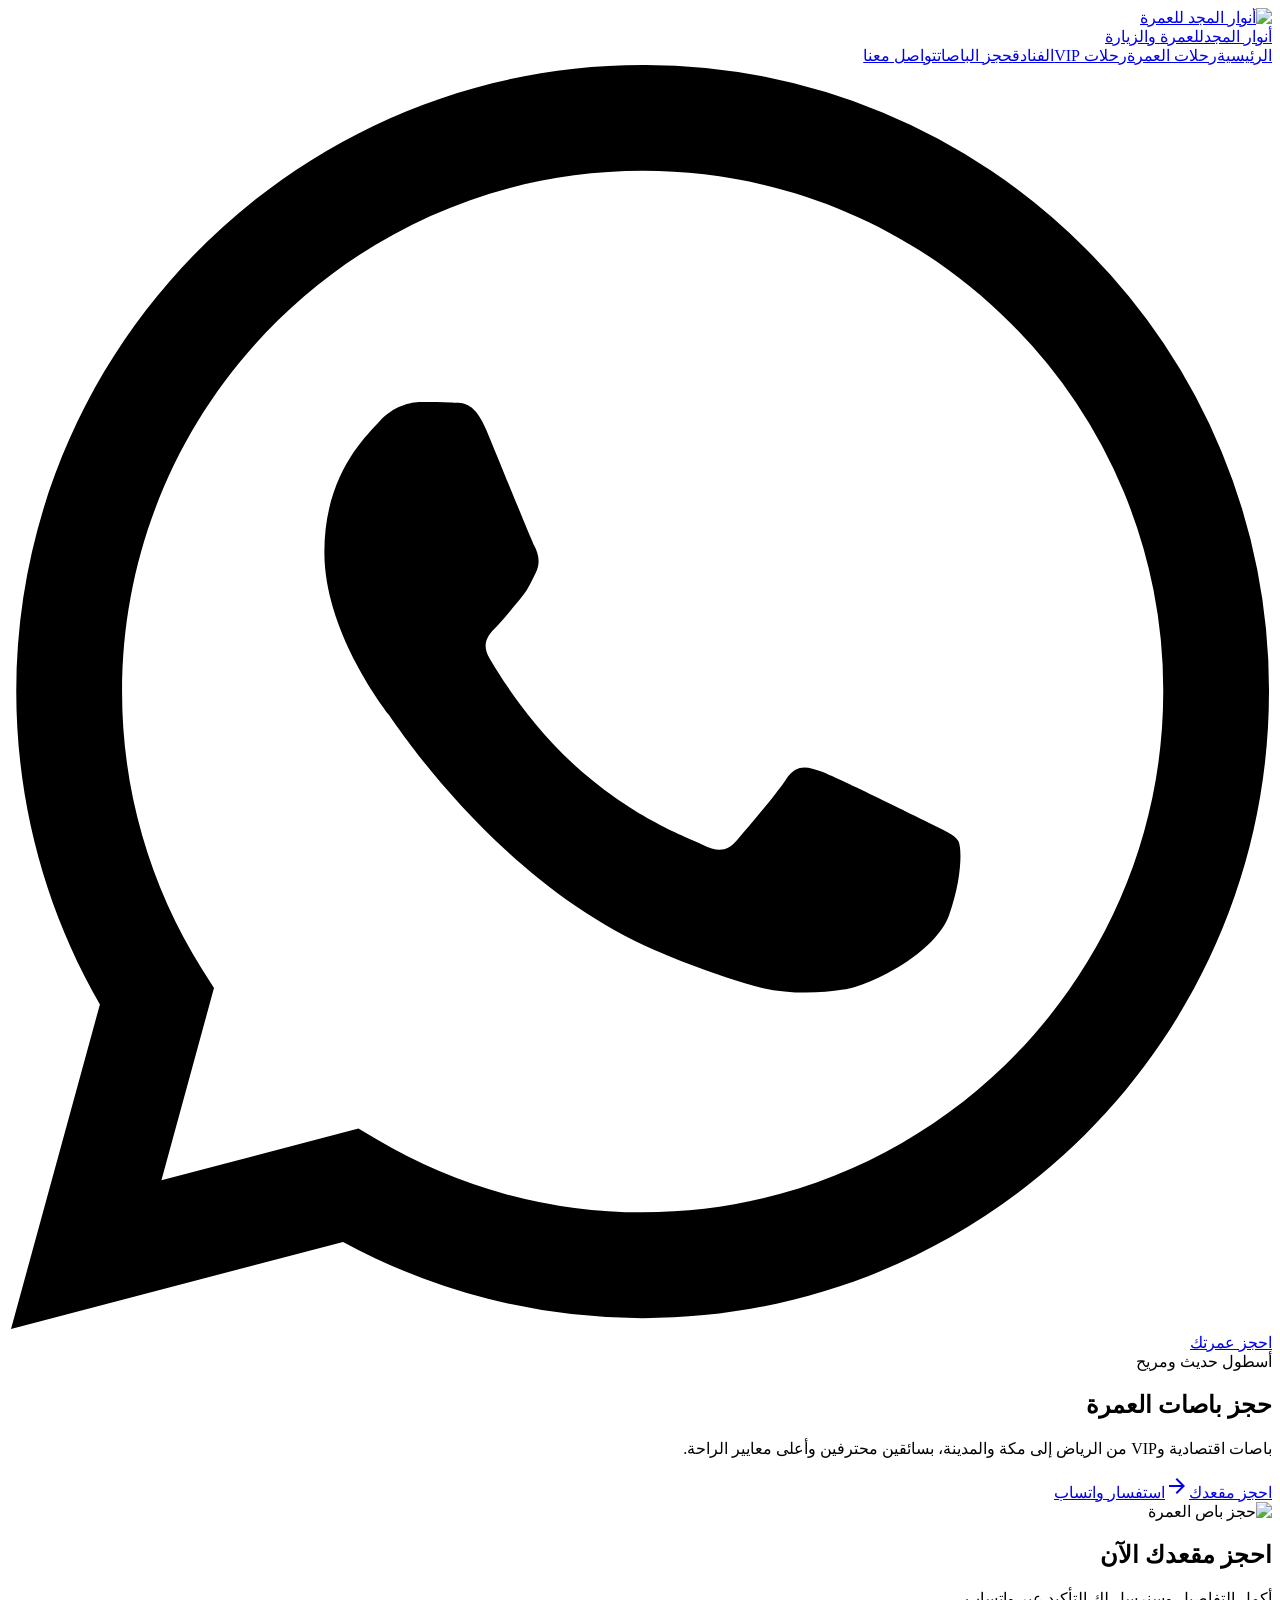
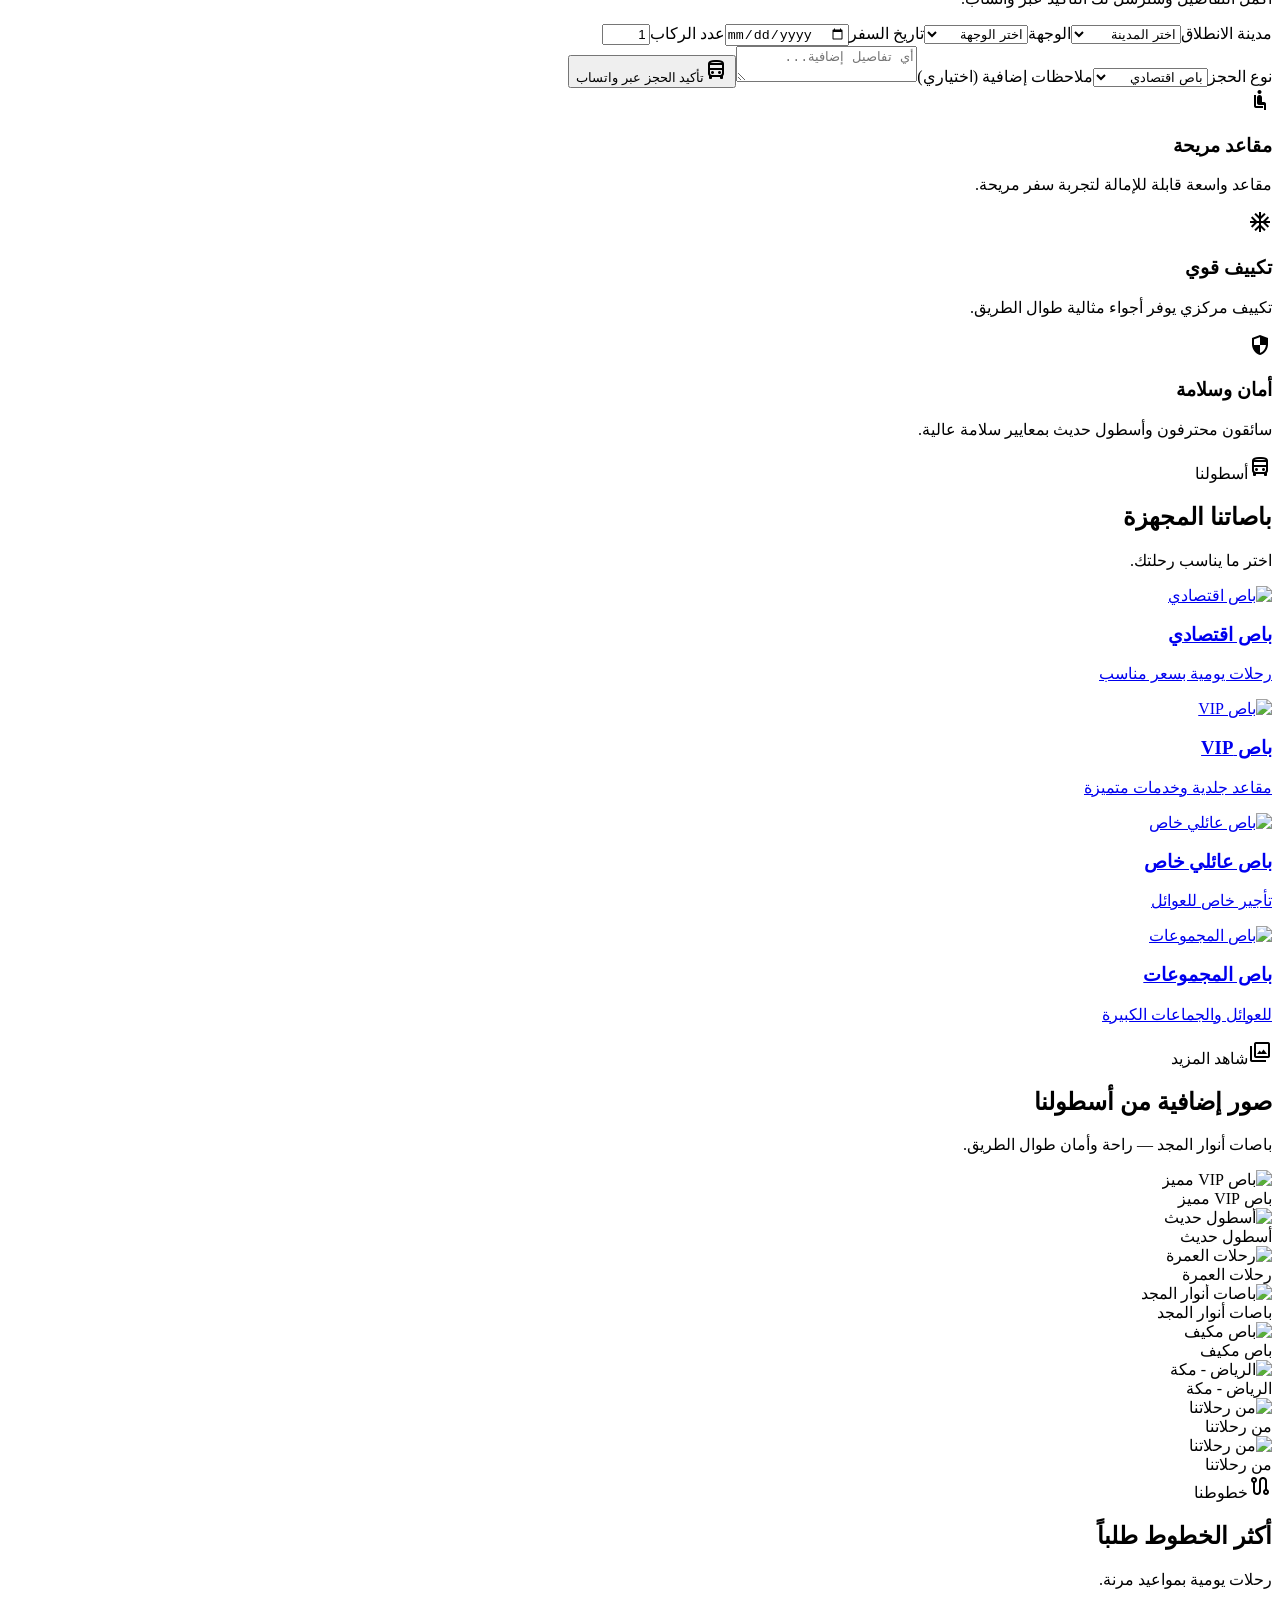
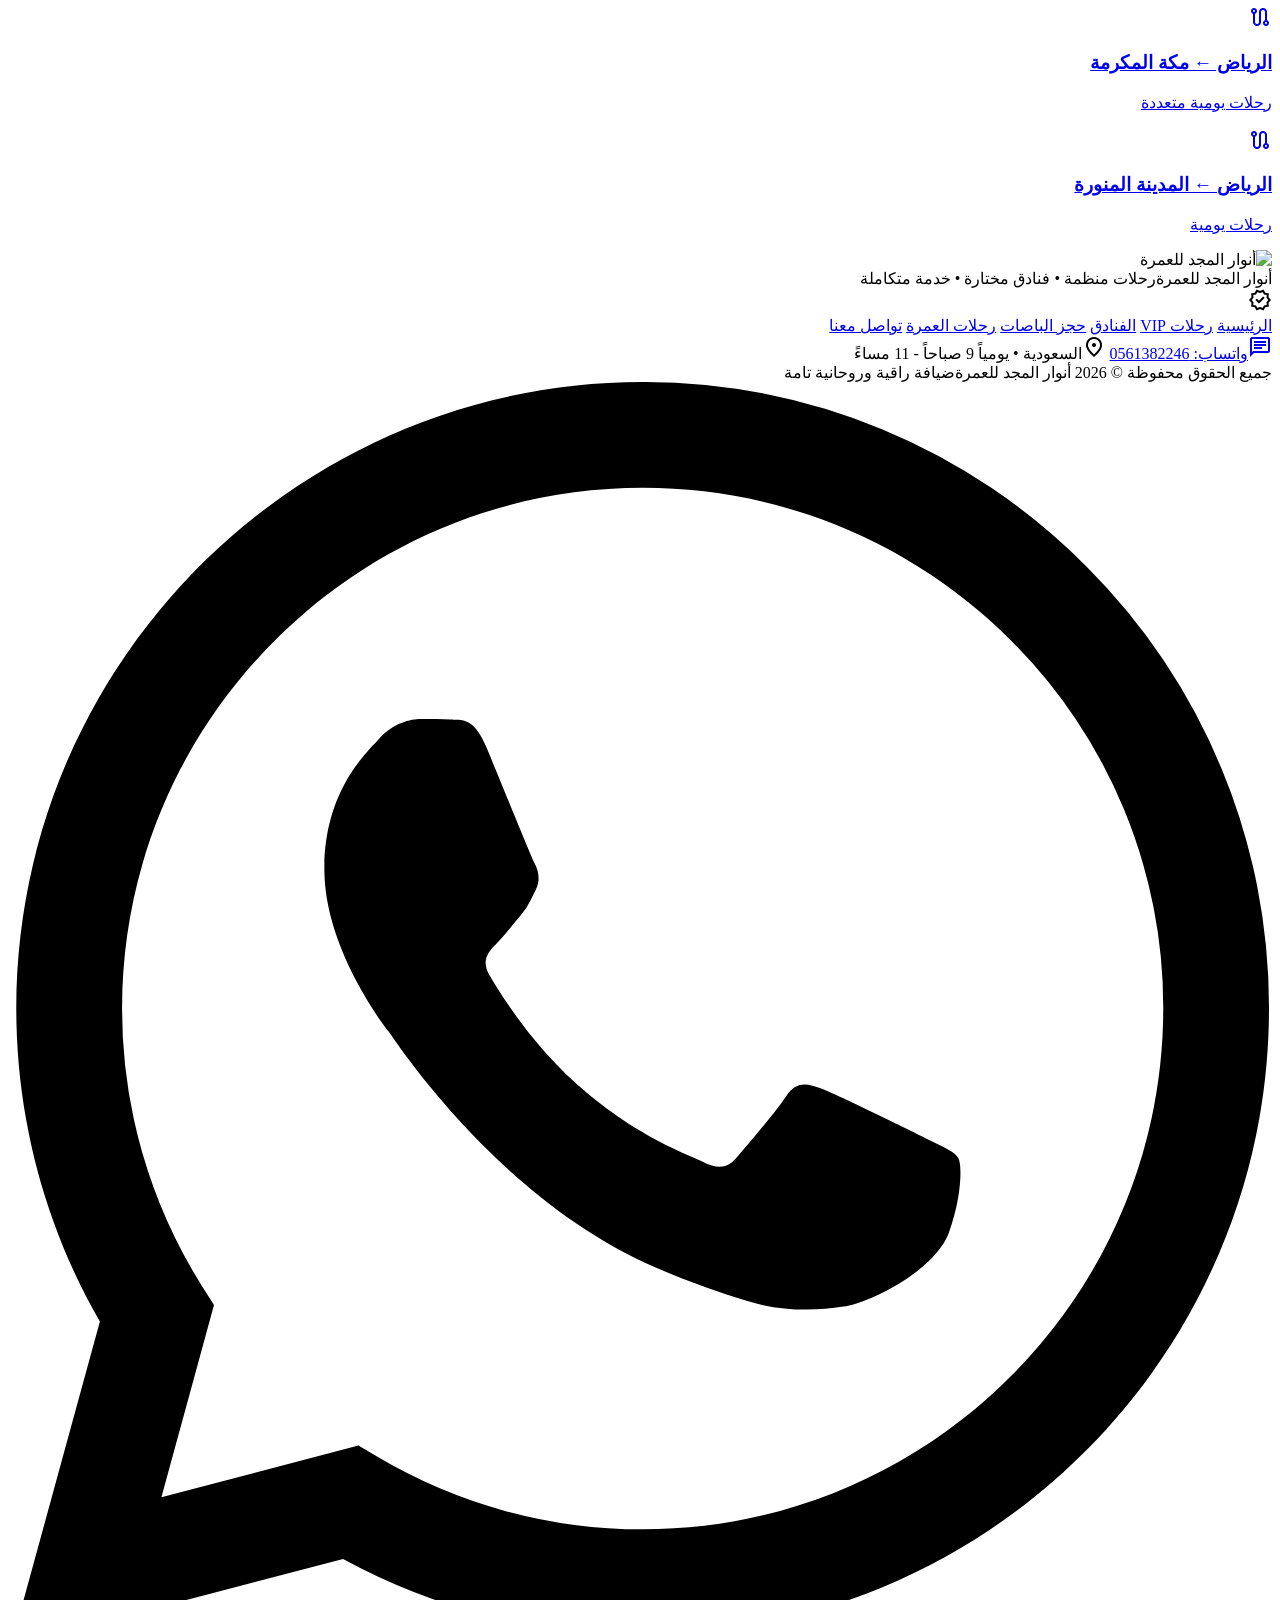
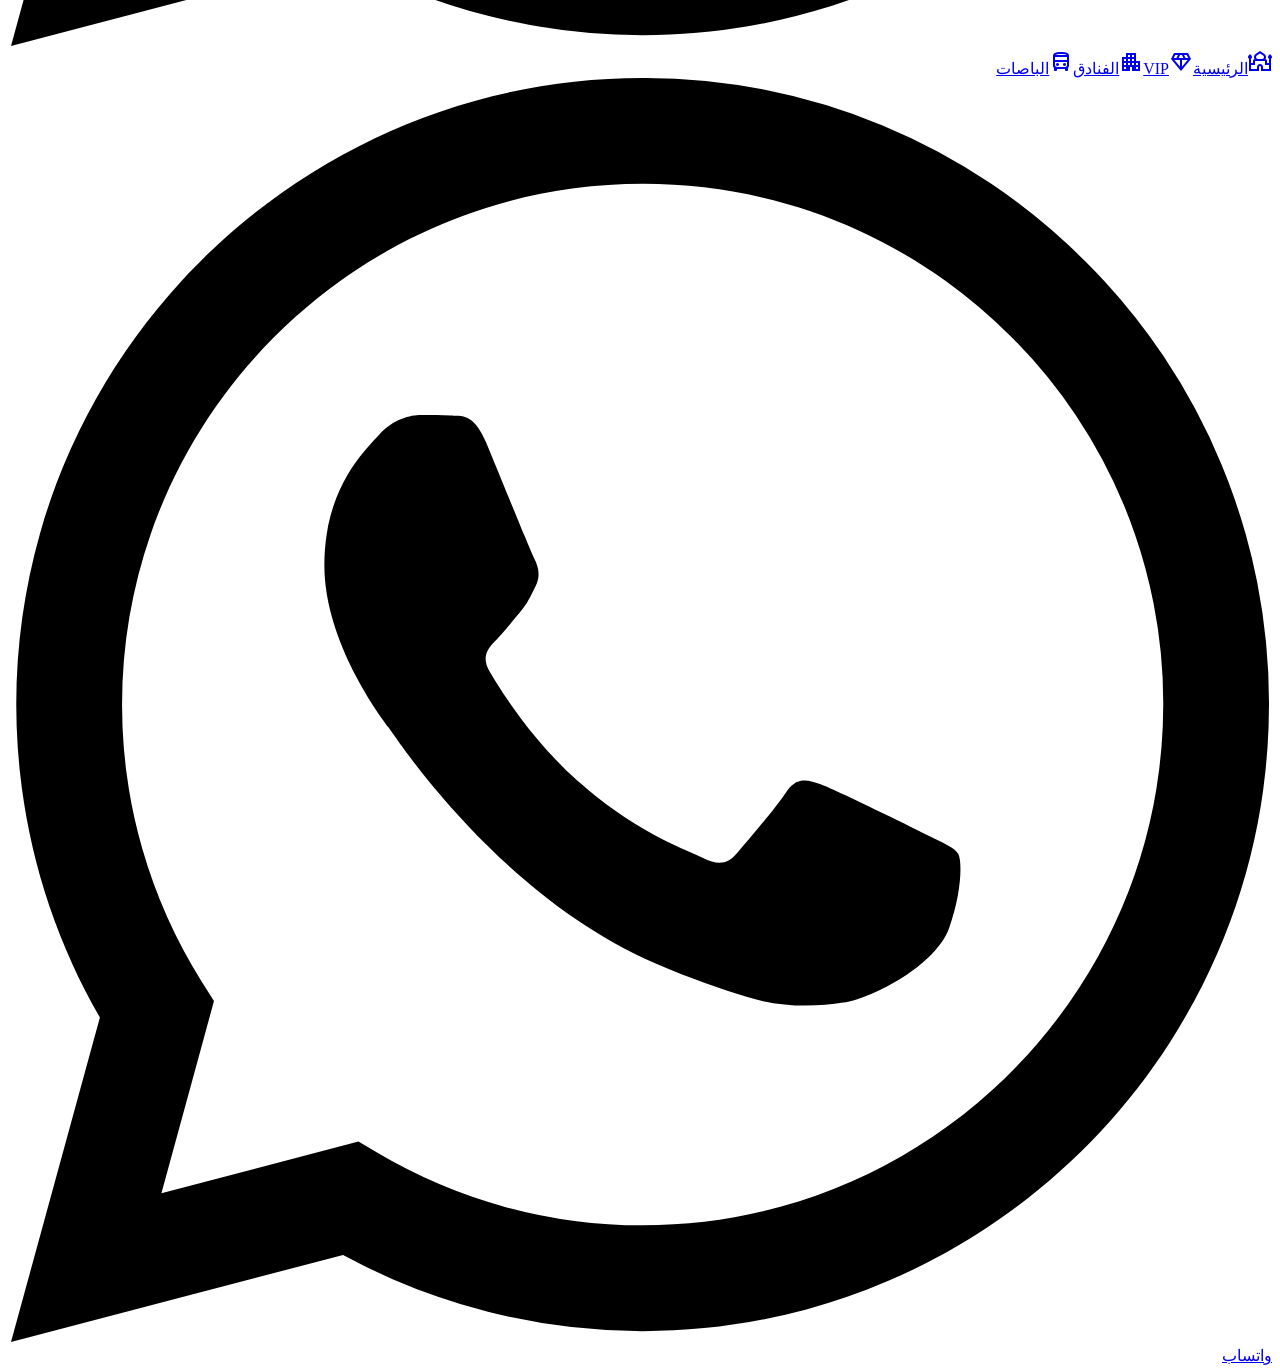
==== buses/index.html @ 4539d24a "Add files via upload" ====
<!DOCTYPE html>
<html dir="rtl" lang="ar"><head><meta charset="utf-8"/>
<meta content="width=device-width, initial-scale=1.0, maximum-scale=1.0, viewport-fit=cover" name="viewport"/>
<!-- Google tag (gtag.js) -->
<script async src="https://www.googletagmanager.com/gtag/js?id=AW-18530403928"></script>
<script>
window.dataLayer=window.dataLayer||[];function gtag(){dataLayer.push(arguments);}
gtag('js',new Date());gtag('config','AW-18530403928');
// Conversion: حجز موعد — fired on every WhatsApp click / WhatsApp booking-form submit
function gtag_report_conversion(url){var callback=function(){if(typeof(url)!='undefined'){window.location=url;}};gtag('event','conversion',{'send_to':'AW-18530403928/zUcyCNqp0KkdENiM_oNF','value':1.0,'currency':'SAR','event_callback':callback});return false;}
function trackWA(){try{gtag_report_conversion();}catch(e){}}
document.addEventListener('click',function(e){var a=e.target.closest&&e.target.closest('a[href*="wa.me/"]');if(a)trackWA();},true);
window.addEventListener('load',function(){document.querySelectorAll('[data-bg]').forEach(function(el){el.style.backgroundImage="url('"+el.getAttribute('data-bg')+"')";});});
</script>
<title>حجز باصات العمرة | أنوار المجد للعمرة</title>
<link href="../img/favicon.png" rel="icon" type="image/png"/><link href="../img/apple-touch-icon.png" rel="apple-touch-icon"/>
<meta content="احجز باص مريح لرحلات العمرة من الرياض إلى مكة والمدينة. باصات اقتصادية وVIP." name="description"/>
<meta content="حجز باصات العمرة | أنوار المجد للعمرة" property="og:title"/>
<meta content="احجز باص مريح لرحلات العمرة من الرياض إلى مكة والمدينة. باصات اقتصادية وVIP." property="og:description"/>
<meta content="https://anwaralmajd.online/img/bus/busvip1.webp" property="og:image"/>
<link href="https://fonts.googleapis.com" rel="preconnect"/><link crossorigin="" href="https://fonts.gstatic.com" rel="preconnect"/>
<link href="https://fonts.googleapis.com/css2?family=El+Messiri:wght@600;700&family=IBM+Plex+Sans+Arabic:wght@400;500;600;700&display=swap" rel="stylesheet" media="print" onload="this.media='all'"/>
<link href="https://fonts.googleapis.com/css2?family=Material+Symbols+Outlined:opsz,wght,FILL,GRAD@24,400,0,0&icon_names=ac_unit,airline_seat_recline_normal,apartment,arrow_back,arrow_forward,calendar_month,chat,check_box,check_circle,dashboard_customize,diamond,directions_bus,event_available,expand_more,groups,headset_mic,help,home,location_on,map,mosque,north_west,photo_library,pin_drop,route,schedule,security,send,shield,stars,support_agent,touch_app,travel_explore,verified,verified_user,workspace_premium&display=block" rel="stylesheet" media="print" onload="this.media='all'"/>
<noscript><link href="https://fonts.googleapis.com/css2?family=El+Messiri:wght@600;700&family=IBM+Plex+Sans+Arabic:wght@400;500;600;700&display=swap" rel="stylesheet"/><link href="https://fonts.googleapis.com/css2?family=Material+Symbols+Outlined:opsz,wght,FILL,GRAD@24,400,0,0&icon_names=ac_unit,airline_seat_recline_normal,apartment,arrow_back,arrow_forward,calendar_month,chat,check_box,check_circle,dashboard_customize,diamond,directions_bus,event_available,expand_more,groups,headset_mic,help,home,location_on,map,mosque,north_west,photo_library,pin_drop,route,schedule,security,send,shield,stars,support_agent,touch_app,travel_explore,verified,verified_user,workspace_premium&display=block" rel="stylesheet"/></noscript>
<link rel="preload" as="image" href="../img/bus/busvip1.webp" fetchpriority="high"/>
<link href="../css/site.css?v=2" rel="stylesheet"/>
</head><body class="bg-surface text-on-surface flex flex-col min-h-screen relative selection:bg-secondary-container">
<header class="fixed top-0 w-full z-50 bg-surface-container-lowest/90 backdrop-blur-xl shadow-[0_1px_8px_rgba(0,0,0,0.04)] pt-safe">
<div class="max-w-7xl mx-auto h-16 px-gutter-mobile flex items-center justify-between">
<a href="../" class="flex items-center gap-space-xs">
<img alt="أنوار المجد للعمرة" class="h-10 w-10 rounded-full object-cover border-2 border-secondary-fixed shadow-sm bg-white" width="60" height="40" decoding="async" src="../img/logo.webp"/>
<div class="flex flex-col pr-1"><span class="font-headline-sm text-primary tracking-tight leading-none">أنوار المجد</span><span class="font-label-sm text-secondary leading-none mt-0.5">للعمرة والزيارة</span></div></a>
<nav class="hidden lg:flex gap-7 items-center">
<a class="text-on-surface-variant hover:text-primary font-medium transition-colors" href="../">الرئيسية</a><a class="text-on-surface-variant hover:text-primary font-medium transition-colors" href="../#packages">رحلات العمرة</a><a class="text-on-surface-variant hover:text-primary font-medium transition-colors" href="../vip">رحلات VIP</a><a class="text-on-surface-variant hover:text-primary font-medium transition-colors" href="../hotels">الفنادق</a><a class="text-primary font-bold border-b-2 border-secondary pb-1" href="./">حجز الباصات</a><a class="text-on-surface-variant hover:text-primary font-medium transition-colors" href="../#contact">تواصل معنا</a>
</nav>
<div class="flex items-center gap-2">
<a href="https://wa.me/966561382246?text=%D8%A7%D9%84%D8%B3%D9%84%D8%A7%D9%85%20%D8%B9%D9%84%D9%8A%D9%83%D9%85%D8%8C%20%D8%A3%D8%B1%D8%BA%D8%A8%20%D8%A8%D8%A7%D9%84%D8%A7%D8%B3%D8%AA%D9%81%D8%B3%D8%A7%D8%B1%20%D8%B9%D9%86%20%D8%B1%D8%AD%D9%84%D8%A7%D8%AA%20%D8%A7%D9%84%D8%B9%D9%85%D8%B1%D8%A9" target="_blank" rel="noopener" aria-label="واتساب" class="sm:hidden w-10 h-10 rounded-full bg-[#25D366] text-white flex items-center justify-center"><svg class="wa-icon text-[22px]" viewBox="0 0 24 24" aria-hidden="true"><path d="M17.472 14.382c-.297-.149-1.758-.867-2.03-.967-.273-.099-.471-.148-.67.15-.197.297-.767.966-.94 1.164-.173.199-.347.223-.644.075-.297-.15-1.255-.463-2.39-1.475-.883-.788-1.48-1.761-1.653-2.059-.173-.297-.018-.458.13-.606.134-.133.298-.347.446-.52.149-.174.198-.298.298-.497.099-.198.05-.371-.025-.52-.075-.149-.669-1.612-.916-2.207-.242-.579-.487-.5-.669-.51-.173-.008-.371-.01-.57-.01-.198 0-.52.074-.792.372-.272.297-1.04 1.016-1.04 2.479 0 1.462 1.065 2.875 1.213 3.074.149.198 2.096 3.2 5.077 4.487.709.306 1.262.489 1.694.625.712.227 1.36.195 1.871.118.571-.085 1.758-.719 2.006-1.413.248-.694.248-1.289.173-1.413-.074-.124-.272-.198-.57-.347m-5.421 7.403h-.004a9.87 9.87 0 01-5.031-1.378l-.361-.214-3.741.982.998-3.648-.235-.374a9.86 9.86 0 01-1.51-5.26c.001-5.45 4.436-9.884 9.888-9.884 2.64 0 5.122 1.03 6.988 2.898a9.825 9.825 0 012.893 6.994c-.003 5.45-4.437 9.884-9.885 9.884m8.413-18.297A11.815 11.815 0 0012.05 0C5.495 0 .16 5.335.157 11.892c0 2.096.547 4.142 1.588 5.945L.057 24l6.305-1.654a11.882 11.882 0 005.683 1.448h.005c6.554 0 11.89-5.335 11.893-11.893a11.821 11.821 0 00-3.48-8.413z"/></svg></a>
<a class="hidden sm:flex min-h-[44px] px-5 rounded-full bg-primary text-on-primary items-center justify-center font-label-md transition-transform active:scale-95" href="https://wa.me/966561382246?text=%D8%A7%D9%84%D8%B3%D9%84%D8%A7%D9%85%20%D8%B9%D9%84%D9%8A%D9%83%D9%85%D8%8C%20%D8%A3%D8%B1%D8%BA%D8%A8%20%D9%81%D9%8A%20%D8%AD%D8%AC%D8%B2%20%D8%B1%D8%AD%D9%84%D8%A9%20%D8%B9%D9%85%D8%B1%D8%A9" target="_blank" rel="noopener">احجز عمرتك</a>
</div></div></header><main class="flex-1 w-full bg-surface pt-16 pb-28"><div class="flex flex-col w-full"><section class="relative w-full overflow-hidden bg-primary text-on-primary rounded-b-[2rem] shadow-xl"><div class="absolute inset-0 bg-cover bg-center opacity-40" style="background-image:url(../img/bus/busvip1.webp)"></div><div class="absolute inset-0 bg-gradient-to-b from-primary/85 via-primary/80 to-primary"></div><div class="relative z-10 max-w-7xl mx-auto px-gutter-mobile py-space-xl flex flex-col items-center text-center"><div class="inline-flex items-center gap-1.5 px-space-sm py-1 rounded-full bg-secondary-container/20 text-secondary-fixed backdrop-blur-md mb-space-sm"><span class="font-label-md font-bold">أسطول حديث ومريح</span></div><h1 class="font-headline-xl-mobile text-on-primary font-bold leading-tight">حجز باصات العمرة</h1><p class="font-body-md text-primary-fixed-dim max-w-xl mt-space-xs leading-relaxed">باصات اقتصادية وVIP من الرياض إلى مكة والمدينة، بسائقين محترفين وأعلى معايير الراحة.</p><div class="flex flex-col sm:flex-row gap-space-xs mt-space-md"><a class="sm:px-8 py-3 px-space-md rounded-full bg-secondary-fixed text-on-secondary-fixed font-label-lg font-bold flex items-center justify-center gap-2 shadow-lg active:scale-95 transition-transform" href="#busForm"><span>احجز مقعدك</span><span class="material-symbols-outlined text-[20px]">arrow_forward</span></a><a class="sm:px-8 py-3 px-space-md rounded-full bg-surface-container-highest/20 text-on-primary backdrop-blur-md font-label-lg flex items-center justify-center gap-2" href="https://wa.me/966561382246?text=%D8%A7%D9%84%D8%B3%D9%84%D8%A7%D9%85%20%D8%B9%D9%84%D9%8A%D9%83%D9%85%D8%8C%20%D8%A3%D8%B1%D8%BA%D8%A8%20%D8%A8%D8%AD%D8%AC%D8%B2%20%D8%A8%D8%A7%D8%B5" target="_blank" rel="noopener"><span>استفسار واتساب</span></a></div></div></section><div id="busForm"></div><section class="w-full px-gutter-mobile py-space-lg"><div class="max-w-7xl mx-auto bg-surface-container-lowest rounded-3xl shadow-xl overflow-hidden grid grid-cols-1 lg:grid-cols-2"><img decoding="async" src="../img/bus/riyadh-makkah.webp" alt="حجز باص العمرة" loading="lazy" class="h-72 lg:h-full w-full object-cover"/><form id="busForm" class="p-space-md md:p-space-lg flex flex-col gap-3"><div><h2 class="font-headline-sm text-primary font-bold">احجز مقعدك الآن</h2><p class="font-body-sm text-on-surface-variant mt-1">أكمل التفاصيل وسنرسل لك التأكيد عبر واتساب.</p></div><div class="grid grid-cols-1 sm:grid-cols-2 gap-3"><label class="flex flex-col gap-1 font-label-md text-on-surface">مدينة الانطلاق<select id="fromCity" required class="border border-outline-variant rounded-xl p-3 bg-surface"><option value="">اختر المدينة</option><option>الرياض</option><option>الدمام والشرقية</option><option>القصيم</option></select></label><label class="flex flex-col gap-1 font-label-md text-on-surface">الوجهة<select id="toCity" required class="border border-outline-variant rounded-xl p-3 bg-surface"><option value="">اختر الوجهة</option><option>مكة المكرمة</option><option>المدينة المنورة</option></select></label><label class="flex flex-col gap-1 font-label-md text-on-surface">تاريخ السفر<input id="tripDate" type="date" required class="border border-outline-variant rounded-xl p-3 bg-surface"/></label><label class="flex flex-col gap-1 font-label-md text-on-surface">عدد الركاب<input id="passengers" type="number" min="1" max="50" value="1" required class="border border-outline-variant rounded-xl p-3 bg-surface"/></label></div><label class="flex flex-col gap-1 font-label-md text-on-surface">نوع الحجز<select id="busClass" class="border border-outline-variant rounded-xl p-3 bg-surface"><option>باص اقتصادي</option><option>باص VIP فاخر</option><option>باص خاص للعائلة</option></select></label><label class="flex flex-col gap-1 font-label-md text-on-surface">ملاحظات إضافية (اختياري)<textarea id="notes" rows="2" class="border border-outline-variant rounded-xl p-3 bg-surface" placeholder="أي تفاصيل إضافية..."></textarea></label><button type="submit" class="bg-secondary-fixed text-on-secondary-fixed font-label-lg font-bold py-4 rounded-xl shadow-lg flex items-center justify-center gap-2"><span class="material-symbols-outlined">directions_bus</span>تأكيد الحجز عبر واتساب</button></form></div></section><section class="w-full px-gutter-mobile pb-space-lg"><div class="max-w-7xl mx-auto grid grid-cols-1 sm:grid-cols-3 gap-space-sm"><div class="bg-surface-container-lowest p-space-md rounded-2xl shadow-sm flex items-start gap-space-sm text-right">
<div class="w-12 h-12 rounded-xl bg-secondary-fixed/20 flex items-center justify-center shrink-0 text-secondary"><span class="material-symbols-outlined text-[28px]">airline_seat_recline_normal</span></div>
<div class="flex flex-col"><h3 class="font-headline-sm text-primary font-semibold">مقاعد مريحة</h3><p class="font-body-sm text-on-surface-variant mt-1">مقاعد واسعة قابلة للإمالة لتجربة سفر مريحة.</p></div></div><div class="bg-surface-container-lowest p-space-md rounded-2xl shadow-sm flex items-start gap-space-sm text-right">
<div class="w-12 h-12 rounded-xl bg-secondary-fixed/20 flex items-center justify-center shrink-0 text-secondary"><span class="material-symbols-outlined text-[28px]">ac_unit</span></div>
<div class="flex flex-col"><h3 class="font-headline-sm text-primary font-semibold">تكييف قوي</h3><p class="font-body-sm text-on-surface-variant mt-1">تكييف مركزي يوفر أجواء مثالية طوال الطريق.</p></div></div><div class="bg-surface-container-lowest p-space-md rounded-2xl shadow-sm flex items-start gap-space-sm text-right">
<div class="w-12 h-12 rounded-xl bg-secondary-fixed/20 flex items-center justify-center shrink-0 text-secondary"><span class="material-symbols-outlined text-[28px]">security</span></div>
<div class="flex flex-col"><h3 class="font-headline-sm text-primary font-semibold">أمان وسلامة</h3><p class="font-body-sm text-on-surface-variant mt-1">سائقون محترفون وأسطول حديث بمعايير سلامة عالية.</p></div></div></div></div></section><section class="w-full px-gutter-mobile pb-space-lg"><div class="max-w-7xl mx-auto"><div class="flex flex-col text-right mb-space-sm"><div class="flex items-center gap-1.5 text-secondary mb-1"><span class="material-symbols-outlined text-[20px]">directions_bus</span><span class="font-label-sm font-semibold uppercase tracking-wider">أسطولنا</span></div><h2 class="font-headline-lg text-primary font-bold">باصاتنا المجهزة</h2><p class="font-body-md text-on-surface-variant mt-1">اختر ما يناسب رحلتك.</p></div><div class="grid grid-cols-1 sm:grid-cols-2 lg:grid-cols-4 gap-space-md"><a href="../hotels" class="group bg-surface-container-lowest rounded-2xl border border-surface-container shadow-sm overflow-hidden">
<img decoding="async" src="../img/bus/bus1.webp" alt="باص اقتصادي" loading="lazy" class="h-36 w-full object-cover group-hover:scale-105 transition-transform duration-500"/>
<div class="p-4"><h3 class="font-headline-sm text-primary font-bold">باص اقتصادي</h3><p class="font-body-sm text-on-surface-variant mt-1">رحلات يومية بسعر مناسب</p></div></a><a href="../hotels" class="group bg-surface-container-lowest rounded-2xl border border-surface-container shadow-sm overflow-hidden">
<img decoding="async" src="../img/bus/busvip.webp" alt="باص VIP" loading="lazy" class="h-36 w-full object-cover group-hover:scale-105 transition-transform duration-500"/>
<div class="p-4"><h3 class="font-headline-sm text-primary font-bold">باص VIP</h3><p class="font-body-sm text-on-surface-variant mt-1">مقاعد جلدية وخدمات متميزة</p></div></a><a href="../hotels" class="group bg-surface-container-lowest rounded-2xl border border-surface-container shadow-sm overflow-hidden">
<img decoding="async" src="../img/bus/bus2.webp" alt="باص عائلي خاص" loading="lazy" class="h-36 w-full object-cover group-hover:scale-105 transition-transform duration-500"/>
<div class="p-4"><h3 class="font-headline-sm text-primary font-bold">باص عائلي خاص</h3><p class="font-body-sm text-on-surface-variant mt-1">تأجير خاص للعوائل</p></div></a><a href="../hotels" class="group bg-surface-container-lowest rounded-2xl border border-surface-container shadow-sm overflow-hidden">
<img decoding="async" src="../img/bus/bus7.webp" alt="باص المجموعات" loading="lazy" class="h-36 w-full object-cover group-hover:scale-105 transition-transform duration-500"/>
<div class="p-4"><h3 class="font-headline-sm text-primary font-bold">باص المجموعات</h3><p class="font-body-sm text-on-surface-variant mt-1">للعوائل والجماعات الكبيرة</p></div></a></div></div></section><section class="w-full px-gutter-mobile pb-space-lg"><div class="max-w-7xl mx-auto"><div class="flex flex-col text-right mb-space-sm"><div class="flex items-center gap-1.5 text-secondary mb-1"><span class="material-symbols-outlined text-[20px]">photo_library</span><span class="font-label-sm font-semibold uppercase tracking-wider">شاهد المزيد</span></div><h2 class="font-headline-lg text-primary font-bold">صور إضافية من أسطولنا</h2><p class="font-body-md text-on-surface-variant mt-1">باصات أنوار المجد — راحة وأمان طوال الطريق.</p></div><div class="grid grid-cols-2 lg:grid-cols-4 gap-space-xs"><div class="relative rounded-xl overflow-hidden h-40 col-span-2 shadow-sm group">
<img decoding="async" src="../img/bus/bus-vip2.min.webp" alt="باص VIP مميز" loading="lazy" class="w-full h-full object-cover group-hover:scale-105 transition-transform duration-500"/>
<div class="absolute inset-0 bg-gradient-to-t from-black/60 to-transparent"></div>
<span class="absolute bottom-2 right-2 text-white font-label-sm">باص VIP مميز</span></div><div class="relative rounded-xl overflow-hidden h-36 shadow-sm group">
<img decoding="async" src="../img/bus/bus_vip.webp" alt="أسطول حديث" loading="lazy" class="w-full h-full object-cover group-hover:scale-105 transition-transform duration-500"/>
<div class="absolute inset-0 bg-gradient-to-t from-black/60 to-transparent"></div>
<span class="absolute bottom-2 right-2 text-white font-label-sm">أسطول حديث</span></div><div class="relative rounded-xl overflow-hidden h-36 shadow-sm group">
<img decoding="async" src="../img/bus/bus.min.webp" alt="رحلات العمرة" loading="lazy" class="w-full h-full object-cover group-hover:scale-105 transition-transform duration-500"/>
<div class="absolute inset-0 bg-gradient-to-t from-black/60 to-transparent"></div>
<span class="absolute bottom-2 right-2 text-white font-label-sm">رحلات العمرة</span></div><div class="relative rounded-xl overflow-hidden h-36 shadow-sm group">
<img decoding="async" src="../img/bus/buss11.min.webp" alt="باصات أنوار المجد" loading="lazy" class="w-full h-full object-cover group-hover:scale-105 transition-transform duration-500"/>
<div class="absolute inset-0 bg-gradient-to-t from-black/60 to-transparent"></div>
<span class="absolute bottom-2 right-2 text-white font-label-sm">باصات أنوار المجد</span></div><div class="relative rounded-xl overflow-hidden h-36 shadow-sm group">
<img decoding="async" src="../img/bus/bus.webp" alt="باص مكيف" loading="lazy" class="w-full h-full object-cover group-hover:scale-105 transition-transform duration-500"/>
<div class="absolute inset-0 bg-gradient-to-t from-black/60 to-transparent"></div>
<span class="absolute bottom-2 right-2 text-white font-label-sm">باص مكيف</span></div><div class="relative rounded-xl overflow-hidden h-36 shadow-sm group">
<img decoding="async" src="../img/bus/bus1.min.webp" alt="الرياض - مكة" loading="lazy" class="w-full h-full object-cover group-hover:scale-105 transition-transform duration-500"/>
<div class="absolute inset-0 bg-gradient-to-t from-black/60 to-transparent"></div>
<span class="absolute bottom-2 right-2 text-white font-label-sm">الرياض - مكة</span></div><div class="relative rounded-xl overflow-hidden h-36 shadow-sm group">
<img decoding="async" src="../img/new/trip5.min.webp" alt="من رحلاتنا" loading="lazy" class="w-full h-full object-cover group-hover:scale-105 transition-transform duration-500"/>
<div class="absolute inset-0 bg-gradient-to-t from-black/60 to-transparent"></div>
<span class="absolute bottom-2 right-2 text-white font-label-sm">من رحلاتنا</span></div><div class="relative rounded-xl overflow-hidden h-36 shadow-sm group">
<img decoding="async" src="../img/new/trip6.min.webp" alt="من رحلاتنا" loading="lazy" class="w-full h-full object-cover group-hover:scale-105 transition-transform duration-500"/>
<div class="absolute inset-0 bg-gradient-to-t from-black/60 to-transparent"></div>
<span class="absolute bottom-2 right-2 text-white font-label-sm">من رحلاتنا</span></div></div></div></section><section class="w-full px-gutter-mobile pb-space-lg"><div class="max-w-3xl mx-auto"><div class="flex flex-col text-right mb-space-sm"><div class="flex items-center gap-1.5 text-secondary mb-1"><span class="material-symbols-outlined text-[20px]">route</span><span class="font-label-sm font-semibold uppercase tracking-wider">خطوطنا</span></div><h2 class="font-headline-lg text-primary font-bold">أكثر الخطوط طلباً</h2><p class="font-body-md text-on-surface-variant mt-1">رحلات يومية بمواعيد مرنة.</p></div><div class="grid grid-cols-1 sm:grid-cols-2 gap-space-sm"><a href="#busForm" class="bg-surface-container-lowest rounded-2xl shadow-sm p-5 flex items-center gap-4"><span class="w-12 h-12 rounded-full bg-secondary-fixed/20 text-secondary flex items-center justify-center shrink-0"><span class="material-symbols-outlined">route</span></span><div><h3 class="font-headline-sm text-primary font-bold">الرياض ← مكة المكرمة</h3><p class="font-body-sm text-on-surface-variant">رحلات يومية متعددة</p></div></a><a href="#busForm" class="bg-surface-container-lowest rounded-2xl shadow-sm p-5 flex items-center gap-4"><span class="w-12 h-12 rounded-full bg-secondary-fixed/20 text-secondary flex items-center justify-center shrink-0"><span class="material-symbols-outlined">route</span></span><div><h3 class="font-headline-sm text-primary font-bold">الرياض ← المدينة المنورة</h3><p class="font-body-sm text-on-surface-variant">رحلات يومية</p></div></a></div></div></section></div><script>
function toggleFaq(btn){var c=btn.nextElementSibling;var ic=btn.querySelector('.material-symbols-outlined');var h=c.classList.contains('hidden');document.querySelectorAll('#faq-accordion > div > div').forEach(function(el){el.classList.add('hidden');});document.querySelectorAll('#faq-accordion button span.material-symbols-outlined').forEach(function(i){i.style.transform='rotate(0deg)';});if(h){c.classList.remove('hidden');if(ic)ic.style.transform='rotate(180deg)';}}
document.addEventListener('DOMContentLoaded',function(){
var tabs=document.querySelectorAll('#package-tabs button');tabs.forEach(function(tab){tab.addEventListener('click',function(){tabs.forEach(function(x){x.className='shrink-0 px-4 py-2 rounded-full bg-surface-container text-on-surface font-label-md';});tab.className='shrink-0 px-4 py-2 rounded-full bg-primary text-on-primary font-label-md shadow-sm';var f=tab.dataset.filter;document.querySelectorAll('[data-cat]').forEach(function(card){card.style.display=(f==='all'||card.dataset.cat===f)?'':'none';});});});
var hb=document.querySelectorAll('.filter-btn');hb.forEach(function(b){b.addEventListener('click',function(){hb.forEach(function(x){x.classList.remove('active');});b.classList.add('active');var f=b.dataset.filter;document.querySelectorAll('.hotel-card').forEach(function(card){card.style.display=(f==='all'||card.dataset.city===f)?'':'none';});});});
var slides=document.querySelectorAll('.hero-slide');if(slides.length>1){var i=0;setInterval(function(){slides[i].classList.add('opacity-0');i=(i+1)%slides.length;slides[i].classList.remove('opacity-0');},4500);}
});
</script><script>
document.addEventListener('DOMContentLoaded',function(){
var f=document.getElementById('bookingForm');if(f){f.addEventListener('submit',function(e){e.preventDefault();var req=['bFrom','bPeople','bDate','bType','bDays'];var ok=true;req.forEach(function(id){var el=document.getElementById(id);var v=(el.value||'').trim();var valid=v!==''&&((el.type!=='number')||(+v>=1));el.classList.toggle('border-red-400',!valid);if(!valid)ok=false;});var err=document.getElementById('formError');if(!ok){err.textContent='يرجى تعبئة جميع الحقول المطلوبة.';err.classList.remove('hidden');return;}err.classList.add('hidden');var msg='*طلب حجز رحلة عمرة - أنوار المجد*%0A';msg+='مدينة الانطلاق: '+document.getElementById('bFrom').value+'%0A';msg+='عدد الأفراد: '+document.getElementById('bPeople').value+'%0A';msg+='التاريخ: '+document.getElementById('bDate').value+'%0A';msg+='النوع: '+document.getElementById('bType').value+'%0A';msg+='الأيام: '+document.getElementById('bDays').value;trackWA(),window.open('https://wa.me/966561382246?text='+encodeURIComponent(document.getElementById('bFrom').value+' | '+document.getElementById('bPeople').value+' أفراد | '+document.getElementById('bDate').value+' | '+document.getElementById('bType').value+' | '+document.getElementById('bDays').value+' أيام - طلب حجز عمرة أنوار المجد'),'_blank');});}
var bf=document.getElementById('busForm');if(bf){bf.addEventListener('submit',function(e){e.preventDefault();var from=document.getElementById('fromCity').value;var to=document.getElementById('toCity').value;var d=document.getElementById('tripDate').value;if(!from||!to||!d){alert('يرجى تعبئة جميع الحقول المطلوبة');return;}var p=document.getElementById('passengers').value;var c=document.getElementById('busClass').value;var n=document.getElementById('notes').value;var msg='حجز باص - أنوار المجد%0Aمن: '+from+'%0Aإلى: '+to+'%0Aالتاريخ: '+d+'%0Aالركاب: '+p+'%0Aالنوع: '+c+(n?'%0Aملاحظات: '+n:'');trackWA(),window.open('https://wa.me/966561382246?text='+encodeURIComponent(msg),'_blank');});}
});
</script><footer class="w-full bg-primary text-on-primary mt-space-lg px-gutter-mobile py-space-lg"><div class="max-w-7xl mx-auto flex flex-col gap-space-md">
<div class="flex items-center justify-between"><div class="flex items-center gap-3">
<img alt="أنوار المجد للعمرة" class="h-12 w-12 rounded-full object-cover border-2 border-secondary-fixed bg-white" width="60" height="40" decoding="async" src="../img/logo.webp"/>
<div class="flex flex-col"><span class="font-headline-sm text-secondary-fixed">أنوار المجد للعمرة</span><span class="font-body-sm text-primary-fixed-dim mt-0.5">رحلات منظمة • فنادق مختارة • خدمة متكاملة</span></div></div>
<span class="material-symbols-outlined text-secondary-fixed text-[32px]">verified</span></div>
<div class="grid grid-cols-2 md:grid-cols-4 gap-space-sm font-label-md">
<a class="py-1 hover:text-white transition-colors" href="../">الرئيسية</a>
<a class="py-1 hover:text-white transition-colors" href="../vip">رحلات VIP</a>
<a class="py-1 hover:text-white transition-colors" href="../hotels">الفنادق</a>
<a class="py-1 hover:text-white transition-colors" href="./">حجز الباصات</a>
<a class="py-1 hover:text-white transition-colors" href="../#packages">رحلات العمرة</a>
<a class="py-1 hover:text-white transition-colors" href="../#contact">تواصل معنا</a></div>
<div class="flex flex-col sm:flex-row gap-2 sm:items-center font-body-sm text-primary-fixed-dim">
<a class="flex items-center gap-2" href="https://wa.me/966561382246?text=%D8%A7%D9%84%D8%B3%D9%84%D8%A7%D9%85%20%D8%B9%D9%84%D9%8A%D9%83%D9%85%D8%8C%20%D8%A3%D8%B1%D8%BA%D8%A8%20%D8%A8%D8%A7%D9%84%D8%A7%D8%B3%D8%AA%D9%81%D8%B3%D8%A7%D8%B1%20%D8%B9%D9%86%20%D8%B1%D8%AD%D9%84%D8%A7%D8%AA%20%D8%A7%D9%84%D8%B9%D9%85%D8%B1%D8%A9" target="_blank" rel="noopener"><span class="material-symbols-outlined text-[18px] text-secondary-fixed">chat</span><span>واتساب: <span dir="ltr">0561382246</span></span></a>
<span class="flex items-center gap-2"><span class="material-symbols-outlined text-[18px] text-secondary-fixed">location_on</span>السعودية • يومياً 9 صباحاً - 11 مساءً</span></div>
<div class="pt-space-sm border-t border-primary-container flex items-center justify-between font-body-sm text-primary-fixed-dim"><span>جميع الحقوق محفوظة © 2026 أنوار المجد للعمرة</span><span class="font-label-sm text-secondary-fixed">ضيافة راقية وروحانية تامة</span></div>
</div></footer></main><a class="fixed bottom-24 lg:bottom-8 left-4 z-40 w-14 h-14 rounded-full bg-[#25D366] text-white shadow-[0_8px_20px_rgba(37,211,102,0.35)] flex items-center justify-center min-h-[56px] min-w-[56px] transition-transform active:scale-95" href="https://wa.me/966561382246?text=%D8%A7%D9%84%D8%B3%D9%84%D8%A7%D9%85%20%D8%B9%D9%84%D9%8A%D9%83%D9%85%D8%8C%20%D8%A3%D8%B1%D8%BA%D8%A8%20%D8%A8%D8%A7%D9%84%D8%A7%D8%B3%D8%AA%D9%81%D8%B3%D8%A7%D8%B1%20%D8%B9%D9%86%20%D8%B1%D8%AD%D9%84%D8%A7%D8%AA%20%D8%A7%D9%84%D8%B9%D9%85%D8%B1%D8%A9" rel="noopener" target="_blank" aria-label="واتساب"><svg class="wa-icon text-[30px]" viewBox="0 0 24 24" aria-hidden="true"><path d="M17.472 14.382c-.297-.149-1.758-.867-2.03-.967-.273-.099-.471-.148-.67.15-.197.297-.767.966-.94 1.164-.173.199-.347.223-.644.075-.297-.15-1.255-.463-2.39-1.475-.883-.788-1.48-1.761-1.653-2.059-.173-.297-.018-.458.13-.606.134-.133.298-.347.446-.52.149-.174.198-.298.298-.497.099-.198.05-.371-.025-.52-.075-.149-.669-1.612-.916-2.207-.242-.579-.487-.5-.669-.51-.173-.008-.371-.01-.57-.01-.198 0-.52.074-.792.372-.272.297-1.04 1.016-1.04 2.479 0 1.462 1.065 2.875 1.213 3.074.149.198 2.096 3.2 5.077 4.487.709.306 1.262.489 1.694.625.712.227 1.36.195 1.871.118.571-.085 1.758-.719 2.006-1.413.248-.694.248-1.289.173-1.413-.074-.124-.272-.198-.57-.347m-5.421 7.403h-.004a9.87 9.87 0 01-5.031-1.378l-.361-.214-3.741.982.998-3.648-.235-.374a9.86 9.86 0 01-1.51-5.26c.001-5.45 4.436-9.884 9.888-9.884 2.64 0 5.122 1.03 6.988 2.898a9.825 9.825 0 012.893 6.994c-.003 5.45-4.437 9.884-9.885 9.884m8.413-18.297A11.815 11.815 0 0012.05 0C5.495 0 .16 5.335.157 11.892c0 2.096.547 4.142 1.588 5.945L.057 24l6.305-1.654a11.882 11.882 0 005.683 1.448h.005c6.554 0 11.89-5.335 11.893-11.893a11.821 11.821 0 00-3.48-8.413z"/></svg></a>
<nav class="fixed bottom-0 w-full z-50 pb-safe bg-surface-container-lowest/90 backdrop-blur-xl shadow-[0_-4px_20px_rgba(13,31,60,0.06)] lg:hidden">
<div class="flex justify-around items-center h-16 px-space-xs">
<a class="flex flex-col items-center justify-center min-w-[44px] min-h-[44px] transition-colors text-on-surface-variant" href="../"><span class="material-symbols-outlined text-[22px]">mosque</span><span class="font-label-sm mt-0.5">الرئيسية</span></a><a class="flex flex-col items-center justify-center min-w-[44px] min-h-[44px] transition-colors text-on-surface-variant" href="../vip"><span class="material-symbols-outlined text-[22px]">diamond</span><span class="font-label-sm mt-0.5">VIP</span></a><a class="flex flex-col items-center justify-center min-w-[44px] min-h-[44px] transition-colors text-on-surface-variant" href="../hotels"><span class="material-symbols-outlined text-[22px]">apartment</span><span class="font-label-sm mt-0.5">الفنادق</span></a><a aria-current="page" class="flex flex-col items-center justify-center min-w-[44px] min-h-[44px] transition-colors text-secondary font-semibold" href="./"><span class="material-symbols-outlined text-[22px]">directions_bus</span><span class="font-label-sm mt-0.5">الباصات</span></a><a class="flex flex-col items-center justify-center min-w-[44px] min-h-[44px] text-on-surface-variant transition-colors" href="https://wa.me/966561382246?text=%D8%A7%D9%84%D8%B3%D9%84%D8%A7%D9%85%20%D8%B9%D9%84%D9%8A%D9%83%D9%85%D8%8C%20%D8%A3%D8%B1%D8%BA%D8%A8%20%D8%A8%D8%A7%D9%84%D8%A7%D8%B3%D8%AA%D9%81%D8%B3%D8%A7%D8%B1%20%D8%B9%D9%86%20%D8%B1%D8%AD%D9%84%D8%A7%D8%AA%20%D8%A7%D9%84%D8%B9%D9%85%D8%B1%D8%A9" target="_blank" rel="noopener"><svg class="wa-icon text-[22px] text-[#25D366]" viewBox="0 0 24 24" aria-hidden="true"><path d="M17.472 14.382c-.297-.149-1.758-.867-2.03-.967-.273-.099-.471-.148-.67.15-.197.297-.767.966-.94 1.164-.173.199-.347.223-.644.075-.297-.15-1.255-.463-2.39-1.475-.883-.788-1.48-1.761-1.653-2.059-.173-.297-.018-.458.13-.606.134-.133.298-.347.446-.52.149-.174.198-.298.298-.497.099-.198.05-.371-.025-.52-.075-.149-.669-1.612-.916-2.207-.242-.579-.487-.5-.669-.51-.173-.008-.371-.01-.57-.01-.198 0-.52.074-.792.372-.272.297-1.04 1.016-1.04 2.479 0 1.462 1.065 2.875 1.213 3.074.149.198 2.096 3.2 5.077 4.487.709.306 1.262.489 1.694.625.712.227 1.36.195 1.871.118.571-.085 1.758-.719 2.006-1.413.248-.694.248-1.289.173-1.413-.074-.124-.272-.198-.57-.347m-5.421 7.403h-.004a9.87 9.87 0 01-5.031-1.378l-.361-.214-3.741.982.998-3.648-.235-.374a9.86 9.86 0 01-1.51-5.26c.001-5.45 4.436-9.884 9.888-9.884 2.64 0 5.122 1.03 6.988 2.898a9.825 9.825 0 012.893 6.994c-.003 5.45-4.437 9.884-9.885 9.884m8.413-18.297A11.815 11.815 0 0012.05 0C5.495 0 .16 5.335.157 11.892c0 2.096.547 4.142 1.588 5.945L.057 24l6.305-1.654a11.882 11.882 0 005.683 1.448h.005c6.554 0 11.89-5.335 11.893-11.893a11.821 11.821 0 00-3.48-8.413z"/></svg><span class="font-label-sm mt-0.5">واتساب</span></a>
</div></nav></body></html>
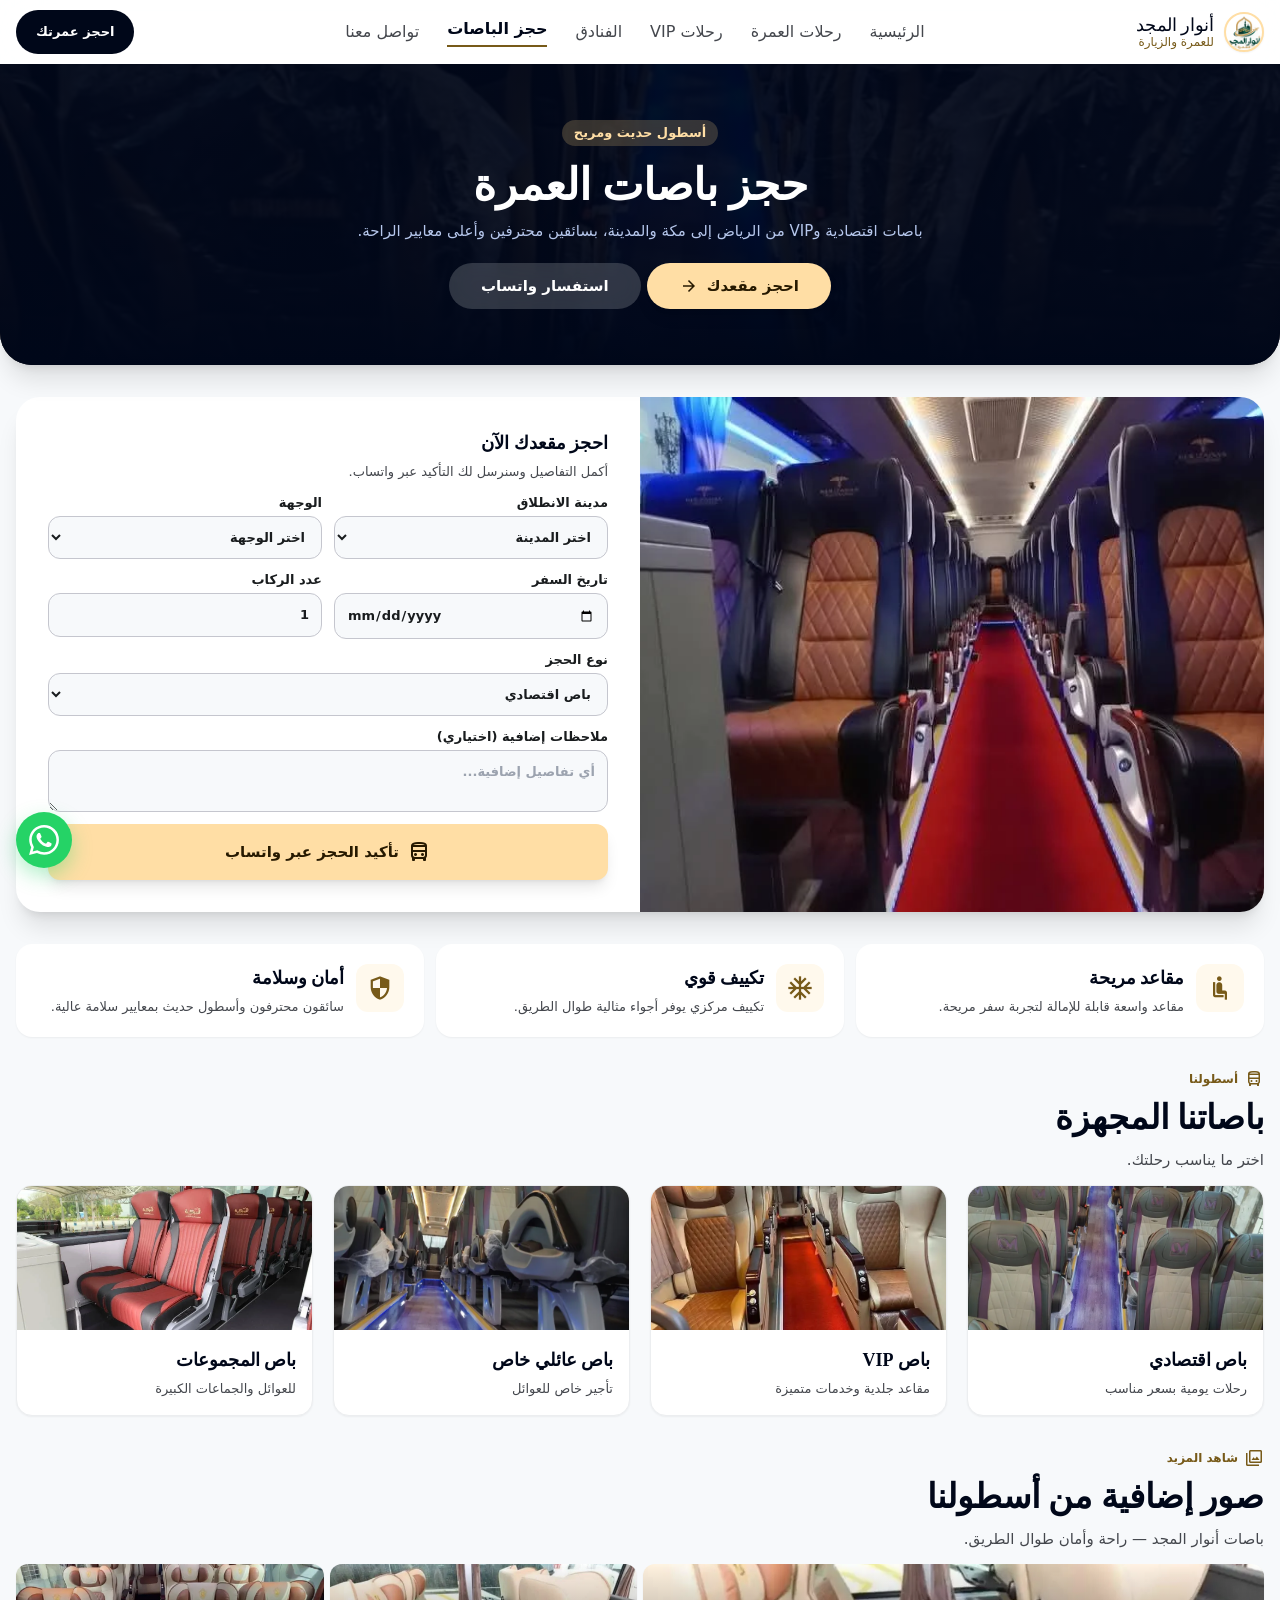
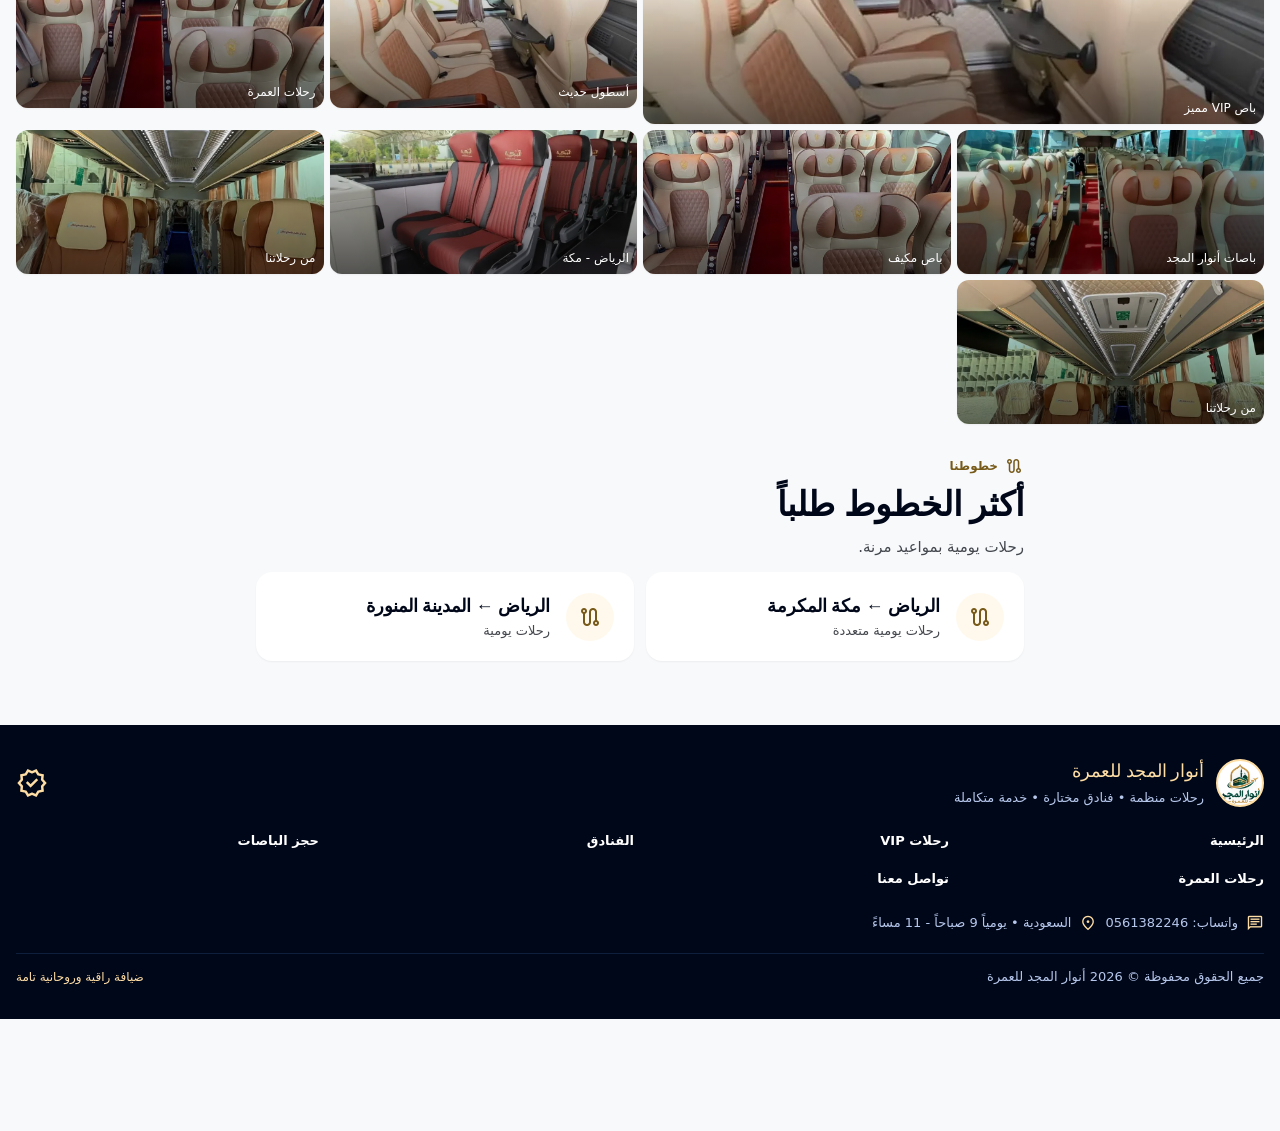
==== commit 34cbb64b: "Add files via upload" ====
--- a/buses/index.html
+++ b/buses/index.html
@@ -1,109 +1,109 @@
-<!DOCTYPE html>
-<html dir="rtl" lang="ar"><head><meta charset="utf-8"/>
-<meta content="width=device-width, initial-scale=1.0, maximum-scale=1.0, viewport-fit=cover" name="viewport"/>
-<!-- Google tag (gtag.js) -->
-<script async src="https://www.googletagmanager.com/gtag/js?id=AW-18530403928"></script>
-<script>
-window.dataLayer=window.dataLayer||[];function gtag(){dataLayer.push(arguments);}
-gtag('js',new Date());gtag('config','AW-18530403928');
-// Conversion: حجز موعد — fired on every WhatsApp click / WhatsApp booking-form submit
-function gtag_report_conversion(url){var callback=function(){if(typeof(url)!='undefined'){window.location=url;}};gtag('event','conversion',{'send_to':'AW-18530403928/zUcyCNqp0KkdENiM_oNF','value':1.0,'currency':'SAR','event_callback':callback});return false;}
-function trackWA(){try{gtag_report_conversion();}catch(e){}}
-document.addEventListener('click',function(e){var a=e.target.closest&&e.target.closest('a[href*="wa.me/"]');if(a)trackWA();},true);
-window.addEventListener('load',function(){document.querySelectorAll('[data-bg]').forEach(function(el){el.style.backgroundImage="url('"+el.getAttribute('data-bg')+"')";});});
-</script>
-<title>حجز باصات العمرة | أنوار المجد للعمرة</title>
-<link href="../img/favicon.png" rel="icon" type="image/png"/><link href="../img/apple-touch-icon.png" rel="apple-touch-icon"/>
-<meta content="احجز باص مريح لرحلات العمرة من الرياض إلى مكة والمدينة. باصات اقتصادية وVIP." name="description"/>
-<meta content="حجز باصات العمرة | أنوار المجد للعمرة" property="og:title"/>
-<meta content="احجز باص مريح لرحلات العمرة من الرياض إلى مكة والمدينة. باصات اقتصادية وVIP." property="og:description"/>
-<meta content="https://anwaralmajd.online/img/bus/busvip1.webp" property="og:image"/>
-<link href="https://fonts.googleapis.com" rel="preconnect"/><link crossorigin="" href="https://fonts.gstatic.com" rel="preconnect"/>
-<link href="https://fonts.googleapis.com/css2?family=El+Messiri:wght@600;700&family=IBM+Plex+Sans+Arabic:wght@400;500;600;700&display=swap" rel="stylesheet" media="print" onload="this.media='all'"/>
-<link href="https://fonts.googleapis.com/css2?family=Material+Symbols+Outlined:opsz,wght,FILL,GRAD@24,400,0,0&icon_names=ac_unit,airline_seat_recline_normal,apartment,arrow_back,arrow_forward,calendar_month,chat,check_box,check_circle,dashboard_customize,diamond,directions_bus,event_available,expand_more,groups,headset_mic,help,home,location_on,map,mosque,north_west,photo_library,pin_drop,route,schedule,security,send,shield,stars,support_agent,touch_app,travel_explore,verified,verified_user,workspace_premium&display=block" rel="stylesheet" media="print" onload="this.media='all'"/>
-<noscript><link href="https://fonts.googleapis.com/css2?family=El+Messiri:wght@600;700&family=IBM+Plex+Sans+Arabic:wght@400;500;600;700&display=swap" rel="stylesheet"/><link href="https://fonts.googleapis.com/css2?family=Material+Symbols+Outlined:opsz,wght,FILL,GRAD@24,400,0,0&icon_names=ac_unit,airline_seat_recline_normal,apartment,arrow_back,arrow_forward,calendar_month,chat,check_box,check_circle,dashboard_customize,diamond,directions_bus,event_available,expand_more,groups,headset_mic,help,home,location_on,map,mosque,north_west,photo_library,pin_drop,route,schedule,security,send,shield,stars,support_agent,touch_app,travel_explore,verified,verified_user,workspace_premium&display=block" rel="stylesheet"/></noscript>
-<link rel="preload" as="image" href="../img/bus/busvip1.webp" fetchpriority="high"/>
-<link href="../css/site.css?v=2" rel="stylesheet"/>
-</head><body class="bg-surface text-on-surface flex flex-col min-h-screen relative selection:bg-secondary-container">
-<header class="fixed top-0 w-full z-50 bg-surface-container-lowest/90 backdrop-blur-xl shadow-[0_1px_8px_rgba(0,0,0,0.04)] pt-safe">
-<div class="max-w-7xl mx-auto h-16 px-gutter-mobile flex items-center justify-between">
-<a href="../" class="flex items-center gap-space-xs">
-<img alt="أنوار المجد للعمرة" class="h-10 w-10 rounded-full object-cover border-2 border-secondary-fixed shadow-sm bg-white" width="60" height="40" decoding="async" src="../img/logo.webp"/>
-<div class="flex flex-col pr-1"><span class="font-headline-sm text-primary tracking-tight leading-none">أنوار المجد</span><span class="font-label-sm text-secondary leading-none mt-0.5">للعمرة والزيارة</span></div></a>
-<nav class="hidden lg:flex gap-7 items-center">
-<a class="text-on-surface-variant hover:text-primary font-medium transition-colors" href="../">الرئيسية</a><a class="text-on-surface-variant hover:text-primary font-medium transition-colors" href="../#packages">رحلات العمرة</a><a class="text-on-surface-variant hover:text-primary font-medium transition-colors" href="../vip">رحلات VIP</a><a class="text-on-surface-variant hover:text-primary font-medium transition-colors" href="../hotels">الفنادق</a><a class="text-primary font-bold border-b-2 border-secondary pb-1" href="./">حجز الباصات</a><a class="text-on-surface-variant hover:text-primary font-medium transition-colors" href="../#contact">تواصل معنا</a>
-</nav>
-<div class="flex items-center gap-2">
-<a href="https://wa.me/966561382246?text=%D8%A7%D9%84%D8%B3%D9%84%D8%A7%D9%85%20%D8%B9%D9%84%D9%8A%D9%83%D9%85%D8%8C%20%D8%A3%D8%B1%D8%BA%D8%A8%20%D8%A8%D8%A7%D9%84%D8%A7%D8%B3%D8%AA%D9%81%D8%B3%D8%A7%D8%B1%20%D8%B9%D9%86%20%D8%B1%D8%AD%D9%84%D8%A7%D8%AA%20%D8%A7%D9%84%D8%B9%D9%85%D8%B1%D8%A9" target="_blank" rel="noopener" aria-label="واتساب" class="sm:hidden w-10 h-10 rounded-full bg-[#25D366] text-white flex items-center justify-center"><svg class="wa-icon text-[22px]" viewBox="0 0 24 24" aria-hidden="true"><path d="M17.472 14.382c-.297-.149-1.758-.867-2.03-.967-.273-.099-.471-.148-.67.15-.197.297-.767.966-.94 1.164-.173.199-.347.223-.644.075-.297-.15-1.255-.463-2.39-1.475-.883-.788-1.48-1.761-1.653-2.059-.173-.297-.018-.458.13-.606.134-.133.298-.347.446-.52.149-.174.198-.298.298-.497.099-.198.05-.371-.025-.52-.075-.149-.669-1.612-.916-2.207-.242-.579-.487-.5-.669-.51-.173-.008-.371-.01-.57-.01-.198 0-.52.074-.792.372-.272.297-1.04 1.016-1.04 2.479 0 1.462 1.065 2.875 1.213 3.074.149.198 2.096 3.2 5.077 4.487.709.306 1.262.489 1.694.625.712.227 1.36.195 1.871.118.571-.085 1.758-.719 2.006-1.413.248-.694.248-1.289.173-1.413-.074-.124-.272-.198-.57-.347m-5.421 7.403h-.004a9.87 9.87 0 01-5.031-1.378l-.361-.214-3.741.982.998-3.648-.235-.374a9.86 9.86 0 01-1.51-5.26c.001-5.45 4.436-9.884 9.888-9.884 2.64 0 5.122 1.03 6.988 2.898a9.825 9.825 0 012.893 6.994c-.003 5.45-4.437 9.884-9.885 9.884m8.413-18.297A11.815 11.815 0 0012.05 0C5.495 0 .16 5.335.157 11.892c0 2.096.547 4.142 1.588 5.945L.057 24l6.305-1.654a11.882 11.882 0 005.683 1.448h.005c6.554 0 11.89-5.335 11.893-11.893a11.821 11.821 0 00-3.48-8.413z"/></svg></a>
-<a class="hidden sm:flex min-h-[44px] px-5 rounded-full bg-primary text-on-primary items-center justify-center font-label-md transition-transform active:scale-95" href="https://wa.me/966561382246?text=%D8%A7%D9%84%D8%B3%D9%84%D8%A7%D9%85%20%D8%B9%D9%84%D9%8A%D9%83%D9%85%D8%8C%20%D8%A3%D8%B1%D8%BA%D8%A8%20%D9%81%D9%8A%20%D8%AD%D8%AC%D8%B2%20%D8%B1%D8%AD%D9%84%D8%A9%20%D8%B9%D9%85%D8%B1%D8%A9" target="_blank" rel="noopener">احجز عمرتك</a>
-</div></div></header><main class="flex-1 w-full bg-surface pt-16 pb-28"><div class="flex flex-col w-full"><section class="relative w-full overflow-hidden bg-primary text-on-primary rounded-b-[2rem] shadow-xl"><div class="absolute inset-0 bg-cover bg-center opacity-40" style="background-image:url(../img/bus/busvip1.webp)"></div><div class="absolute inset-0 bg-gradient-to-b from-primary/85 via-primary/80 to-primary"></div><div class="relative z-10 max-w-7xl mx-auto px-gutter-mobile py-space-xl flex flex-col items-center text-center"><div class="inline-flex items-center gap-1.5 px-space-sm py-1 rounded-full bg-secondary-container/20 text-secondary-fixed backdrop-blur-md mb-space-sm"><span class="font-label-md font-bold">أسطول حديث ومريح</span></div><h1 class="font-headline-xl-mobile text-on-primary font-bold leading-tight">حجز باصات العمرة</h1><p class="font-body-md text-primary-fixed-dim max-w-xl mt-space-xs leading-relaxed">باصات اقتصادية وVIP من الرياض إلى مكة والمدينة، بسائقين محترفين وأعلى معايير الراحة.</p><div class="flex flex-col sm:flex-row gap-space-xs mt-space-md"><a class="sm:px-8 py-3 px-space-md rounded-full bg-secondary-fixed text-on-secondary-fixed font-label-lg font-bold flex items-center justify-center gap-2 shadow-lg active:scale-95 transition-transform" href="#busForm"><span>احجز مقعدك</span><span class="material-symbols-outlined text-[20px]">arrow_forward</span></a><a class="sm:px-8 py-3 px-space-md rounded-full bg-surface-container-highest/20 text-on-primary backdrop-blur-md font-label-lg flex items-center justify-center gap-2" href="https://wa.me/966561382246?text=%D8%A7%D9%84%D8%B3%D9%84%D8%A7%D9%85%20%D8%B9%D9%84%D9%8A%D9%83%D9%85%D8%8C%20%D8%A3%D8%B1%D8%BA%D8%A8%20%D8%A8%D8%AD%D8%AC%D8%B2%20%D8%A8%D8%A7%D8%B5" target="_blank" rel="noopener"><span>استفسار واتساب</span></a></div></div></section><div id="busForm"></div><section class="w-full px-gutter-mobile py-space-lg"><div class="max-w-7xl mx-auto bg-surface-container-lowest rounded-3xl shadow-xl overflow-hidden grid grid-cols-1 lg:grid-cols-2"><img decoding="async" src="../img/bus/riyadh-makkah.webp" alt="حجز باص العمرة" loading="lazy" class="h-72 lg:h-full w-full object-cover"/><form id="busForm" class="p-space-md md:p-space-lg flex flex-col gap-3"><div><h2 class="font-headline-sm text-primary font-bold">احجز مقعدك الآن</h2><p class="font-body-sm text-on-surface-variant mt-1">أكمل التفاصيل وسنرسل لك التأكيد عبر واتساب.</p></div><div class="grid grid-cols-1 sm:grid-cols-2 gap-3"><label class="flex flex-col gap-1 font-label-md text-on-surface">مدينة الانطلاق<select id="fromCity" required class="border border-outline-variant rounded-xl p-3 bg-surface"><option value="">اختر المدينة</option><option>الرياض</option><option>الدمام والشرقية</option><option>القصيم</option></select></label><label class="flex flex-col gap-1 font-label-md text-on-surface">الوجهة<select id="toCity" required class="border border-outline-variant rounded-xl p-3 bg-surface"><option value="">اختر الوجهة</option><option>مكة المكرمة</option><option>المدينة المنورة</option></select></label><label class="flex flex-col gap-1 font-label-md text-on-surface">تاريخ السفر<input id="tripDate" type="date" required class="border border-outline-variant rounded-xl p-3 bg-surface"/></label><label class="flex flex-col gap-1 font-label-md text-on-surface">عدد الركاب<input id="passengers" type="number" min="1" max="50" value="1" required class="border border-outline-variant rounded-xl p-3 bg-surface"/></label></div><label class="flex flex-col gap-1 font-label-md text-on-surface">نوع الحجز<select id="busClass" class="border border-outline-variant rounded-xl p-3 bg-surface"><option>باص اقتصادي</option><option>باص VIP فاخر</option><option>باص خاص للعائلة</option></select></label><label class="flex flex-col gap-1 font-label-md text-on-surface">ملاحظات إضافية (اختياري)<textarea id="notes" rows="2" class="border border-outline-variant rounded-xl p-3 bg-surface" placeholder="أي تفاصيل إضافية..."></textarea></label><button type="submit" class="bg-secondary-fixed text-on-secondary-fixed font-label-lg font-bold py-4 rounded-xl shadow-lg flex items-center justify-center gap-2"><span class="material-symbols-outlined">directions_bus</span>تأكيد الحجز عبر واتساب</button></form></div></section><section class="w-full px-gutter-mobile pb-space-lg"><div class="max-w-7xl mx-auto grid grid-cols-1 sm:grid-cols-3 gap-space-sm"><div class="bg-surface-container-lowest p-space-md rounded-2xl shadow-sm flex items-start gap-space-sm text-right">
-<div class="w-12 h-12 rounded-xl bg-secondary-fixed/20 flex items-center justify-center shrink-0 text-secondary"><span class="material-symbols-outlined text-[28px]">airline_seat_recline_normal</span></div>
-<div class="flex flex-col"><h3 class="font-headline-sm text-primary font-semibold">مقاعد مريحة</h3><p class="font-body-sm text-on-surface-variant mt-1">مقاعد واسعة قابلة للإمالة لتجربة سفر مريحة.</p></div></div><div class="bg-surface-container-lowest p-space-md rounded-2xl shadow-sm flex items-start gap-space-sm text-right">
-<div class="w-12 h-12 rounded-xl bg-secondary-fixed/20 flex items-center justify-center shrink-0 text-secondary"><span class="material-symbols-outlined text-[28px]">ac_unit</span></div>
-<div class="flex flex-col"><h3 class="font-headline-sm text-primary font-semibold">تكييف قوي</h3><p class="font-body-sm text-on-surface-variant mt-1">تكييف مركزي يوفر أجواء مثالية طوال الطريق.</p></div></div><div class="bg-surface-container-lowest p-space-md rounded-2xl shadow-sm flex items-start gap-space-sm text-right">
-<div class="w-12 h-12 rounded-xl bg-secondary-fixed/20 flex items-center justify-center shrink-0 text-secondary"><span class="material-symbols-outlined text-[28px]">security</span></div>
-<div class="flex flex-col"><h3 class="font-headline-sm text-primary font-semibold">أمان وسلامة</h3><p class="font-body-sm text-on-surface-variant mt-1">سائقون محترفون وأسطول حديث بمعايير سلامة عالية.</p></div></div></div></div></section><section class="w-full px-gutter-mobile pb-space-lg"><div class="max-w-7xl mx-auto"><div class="flex flex-col text-right mb-space-sm"><div class="flex items-center gap-1.5 text-secondary mb-1"><span class="material-symbols-outlined text-[20px]">directions_bus</span><span class="font-label-sm font-semibold uppercase tracking-wider">أسطولنا</span></div><h2 class="font-headline-lg text-primary font-bold">باصاتنا المجهزة</h2><p class="font-body-md text-on-surface-variant mt-1">اختر ما يناسب رحلتك.</p></div><div class="grid grid-cols-1 sm:grid-cols-2 lg:grid-cols-4 gap-space-md"><a href="../hotels" class="group bg-surface-container-lowest rounded-2xl border border-surface-container shadow-sm overflow-hidden">
-<img decoding="async" src="../img/bus/bus1.webp" alt="باص اقتصادي" loading="lazy" class="h-36 w-full object-cover group-hover:scale-105 transition-transform duration-500"/>
-<div class="p-4"><h3 class="font-headline-sm text-primary font-bold">باص اقتصادي</h3><p class="font-body-sm text-on-surface-variant mt-1">رحلات يومية بسعر مناسب</p></div></a><a href="../hotels" class="group bg-surface-container-lowest rounded-2xl border border-surface-container shadow-sm overflow-hidden">
-<img decoding="async" src="../img/bus/busvip.webp" alt="باص VIP" loading="lazy" class="h-36 w-full object-cover group-hover:scale-105 transition-transform duration-500"/>
-<div class="p-4"><h3 class="font-headline-sm text-primary font-bold">باص VIP</h3><p class="font-body-sm text-on-surface-variant mt-1">مقاعد جلدية وخدمات متميزة</p></div></a><a href="../hotels" class="group bg-surface-container-lowest rounded-2xl border border-surface-container shadow-sm overflow-hidden">
-<img decoding="async" src="../img/bus/bus2.webp" alt="باص عائلي خاص" loading="lazy" class="h-36 w-full object-cover group-hover:scale-105 transition-transform duration-500"/>
-<div class="p-4"><h3 class="font-headline-sm text-primary font-bold">باص عائلي خاص</h3><p class="font-body-sm text-on-surface-variant mt-1">تأجير خاص للعوائل</p></div></a><a href="../hotels" class="group bg-surface-container-lowest rounded-2xl border border-surface-container shadow-sm overflow-hidden">
-<img decoding="async" src="../img/bus/bus7.webp" alt="باص المجموعات" loading="lazy" class="h-36 w-full object-cover group-hover:scale-105 transition-transform duration-500"/>
-<div class="p-4"><h3 class="font-headline-sm text-primary font-bold">باص المجموعات</h3><p class="font-body-sm text-on-surface-variant mt-1">للعوائل والجماعات الكبيرة</p></div></a></div></div></section><section class="w-full px-gutter-mobile pb-space-lg"><div class="max-w-7xl mx-auto"><div class="flex flex-col text-right mb-space-sm"><div class="flex items-center gap-1.5 text-secondary mb-1"><span class="material-symbols-outlined text-[20px]">photo_library</span><span class="font-label-sm font-semibold uppercase tracking-wider">شاهد المزيد</span></div><h2 class="font-headline-lg text-primary font-bold">صور إضافية من أسطولنا</h2><p class="font-body-md text-on-surface-variant mt-1">باصات أنوار المجد — راحة وأمان طوال الطريق.</p></div><div class="grid grid-cols-2 lg:grid-cols-4 gap-space-xs"><div class="relative rounded-xl overflow-hidden h-40 col-span-2 shadow-sm group">
-<img decoding="async" src="../img/bus/bus-vip2.min.webp" alt="باص VIP مميز" loading="lazy" class="w-full h-full object-cover group-hover:scale-105 transition-transform duration-500"/>
-<div class="absolute inset-0 bg-gradient-to-t from-black/60 to-transparent"></div>
-<span class="absolute bottom-2 right-2 text-white font-label-sm">باص VIP مميز</span></div><div class="relative rounded-xl overflow-hidden h-36 shadow-sm group">
-<img decoding="async" src="../img/bus/bus_vip.webp" alt="أسطول حديث" loading="lazy" class="w-full h-full object-cover group-hover:scale-105 transition-transform duration-500"/>
-<div class="absolute inset-0 bg-gradient-to-t from-black/60 to-transparent"></div>
-<span class="absolute bottom-2 right-2 text-white font-label-sm">أسطول حديث</span></div><div class="relative rounded-xl overflow-hidden h-36 shadow-sm group">
-<img decoding="async" src="../img/bus/bus.min.webp" alt="رحلات العمرة" loading="lazy" class="w-full h-full object-cover group-hover:scale-105 transition-transform duration-500"/>
-<div class="absolute inset-0 bg-gradient-to-t from-black/60 to-transparent"></div>
-<span class="absolute bottom-2 right-2 text-white font-label-sm">رحلات العمرة</span></div><div class="relative rounded-xl overflow-hidden h-36 shadow-sm group">
-<img decoding="async" src="../img/bus/buss11.min.webp" alt="باصات أنوار المجد" loading="lazy" class="w-full h-full object-cover group-hover:scale-105 transition-transform duration-500"/>
-<div class="absolute inset-0 bg-gradient-to-t from-black/60 to-transparent"></div>
-<span class="absolute bottom-2 right-2 text-white font-label-sm">باصات أنوار المجد</span></div><div class="relative rounded-xl overflow-hidden h-36 shadow-sm group">
-<img decoding="async" src="../img/bus/bus.webp" alt="باص مكيف" loading="lazy" class="w-full h-full object-cover group-hover:scale-105 transition-transform duration-500"/>
-<div class="absolute inset-0 bg-gradient-to-t from-black/60 to-transparent"></div>
-<span class="absolute bottom-2 right-2 text-white font-label-sm">باص مكيف</span></div><div class="relative rounded-xl overflow-hidden h-36 shadow-sm group">
-<img decoding="async" src="../img/bus/bus1.min.webp" alt="الرياض - مكة" loading="lazy" class="w-full h-full object-cover group-hover:scale-105 transition-transform duration-500"/>
-<div class="absolute inset-0 bg-gradient-to-t from-black/60 to-transparent"></div>
-<span class="absolute bottom-2 right-2 text-white font-label-sm">الرياض - مكة</span></div><div class="relative rounded-xl overflow-hidden h-36 shadow-sm group">
-<img decoding="async" src="../img/new/trip5.min.webp" alt="من رحلاتنا" loading="lazy" class="w-full h-full object-cover group-hover:scale-105 transition-transform duration-500"/>
-<div class="absolute inset-0 bg-gradient-to-t from-black/60 to-transparent"></div>
-<span class="absolute bottom-2 right-2 text-white font-label-sm">من رحلاتنا</span></div><div class="relative rounded-xl overflow-hidden h-36 shadow-sm group">
-<img decoding="async" src="../img/new/trip6.min.webp" alt="من رحلاتنا" loading="lazy" class="w-full h-full object-cover group-hover:scale-105 transition-transform duration-500"/>
-<div class="absolute inset-0 bg-gradient-to-t from-black/60 to-transparent"></div>
-<span class="absolute bottom-2 right-2 text-white font-label-sm">من رحلاتنا</span></div></div></div></section><section class="w-full px-gutter-mobile pb-space-lg"><div class="max-w-3xl mx-auto"><div class="flex flex-col text-right mb-space-sm"><div class="flex items-center gap-1.5 text-secondary mb-1"><span class="material-symbols-outlined text-[20px]">route</span><span class="font-label-sm font-semibold uppercase tracking-wider">خطوطنا</span></div><h2 class="font-headline-lg text-primary font-bold">أكثر الخطوط طلباً</h2><p class="font-body-md text-on-surface-variant mt-1">رحلات يومية بمواعيد مرنة.</p></div><div class="grid grid-cols-1 sm:grid-cols-2 gap-space-sm"><a href="#busForm" class="bg-surface-container-lowest rounded-2xl shadow-sm p-5 flex items-center gap-4"><span class="w-12 h-12 rounded-full bg-secondary-fixed/20 text-secondary flex items-center justify-center shrink-0"><span class="material-symbols-outlined">route</span></span><div><h3 class="font-headline-sm text-primary font-bold">الرياض ← مكة المكرمة</h3><p class="font-body-sm text-on-surface-variant">رحلات يومية متعددة</p></div></a><a href="#busForm" class="bg-surface-container-lowest rounded-2xl shadow-sm p-5 flex items-center gap-4"><span class="w-12 h-12 rounded-full bg-secondary-fixed/20 text-secondary flex items-center justify-center shrink-0"><span class="material-symbols-outlined">route</span></span><div><h3 class="font-headline-sm text-primary font-bold">الرياض ← المدينة المنورة</h3><p class="font-body-sm text-on-surface-variant">رحلات يومية</p></div></a></div></div></section></div><script>
-function toggleFaq(btn){var c=btn.nextElementSibling;var ic=btn.querySelector('.material-symbols-outlined');var h=c.classList.contains('hidden');document.querySelectorAll('#faq-accordion > div > div').forEach(function(el){el.classList.add('hidden');});document.querySelectorAll('#faq-accordion button span.material-symbols-outlined').forEach(function(i){i.style.transform='rotate(0deg)';});if(h){c.classList.remove('hidden');if(ic)ic.style.transform='rotate(180deg)';}}
-document.addEventListener('DOMContentLoaded',function(){
-var tabs=document.querySelectorAll('#package-tabs button');tabs.forEach(function(tab){tab.addEventListener('click',function(){tabs.forEach(function(x){x.className='shrink-0 px-4 py-2 rounded-full bg-surface-container text-on-surface font-label-md';});tab.className='shrink-0 px-4 py-2 rounded-full bg-primary text-on-primary font-label-md shadow-sm';var f=tab.dataset.filter;document.querySelectorAll('[data-cat]').forEach(function(card){card.style.display=(f==='all'||card.dataset.cat===f)?'':'none';});});});
-var hb=document.querySelectorAll('.filter-btn');hb.forEach(function(b){b.addEventListener('click',function(){hb.forEach(function(x){x.classList.remove('active');});b.classList.add('active');var f=b.dataset.filter;document.querySelectorAll('.hotel-card').forEach(function(card){card.style.display=(f==='all'||card.dataset.city===f)?'':'none';});});});
-var slides=document.querySelectorAll('.hero-slide');if(slides.length>1){var i=0;setInterval(function(){slides[i].classList.add('opacity-0');i=(i+1)%slides.length;slides[i].classList.remove('opacity-0');},4500);}
-});
-</script><script>
-document.addEventListener('DOMContentLoaded',function(){
-var f=document.getElementById('bookingForm');if(f){f.addEventListener('submit',function(e){e.preventDefault();var req=['bFrom','bPeople','bDate','bType','bDays'];var ok=true;req.forEach(function(id){var el=document.getElementById(id);var v=(el.value||'').trim();var valid=v!==''&&((el.type!=='number')||(+v>=1));el.classList.toggle('border-red-400',!valid);if(!valid)ok=false;});var err=document.getElementById('formError');if(!ok){err.textContent='يرجى تعبئة جميع الحقول المطلوبة.';err.classList.remove('hidden');return;}err.classList.add('hidden');var msg='*طلب حجز رحلة عمرة - أنوار المجد*%0A';msg+='مدينة الانطلاق: '+document.getElementById('bFrom').value+'%0A';msg+='عدد الأفراد: '+document.getElementById('bPeople').value+'%0A';msg+='التاريخ: '+document.getElementById('bDate').value+'%0A';msg+='النوع: '+document.getElementById('bType').value+'%0A';msg+='الأيام: '+document.getElementById('bDays').value;trackWA(),window.open('https://wa.me/966561382246?text='+encodeURIComponent(document.getElementById('bFrom').value+' | '+document.getElementById('bPeople').value+' أفراد | '+document.getElementById('bDate').value+' | '+document.getElementById('bType').value+' | '+document.getElementById('bDays').value+' أيام - طلب حجز عمرة أنوار المجد'),'_blank');});}
-var bf=document.getElementById('busForm');if(bf){bf.addEventListener('submit',function(e){e.preventDefault();var from=document.getElementById('fromCity').value;var to=document.getElementById('toCity').value;var d=document.getElementById('tripDate').value;if(!from||!to||!d){alert('يرجى تعبئة جميع الحقول المطلوبة');return;}var p=document.getElementById('passengers').value;var c=document.getElementById('busClass').value;var n=document.getElementById('notes').value;var msg='حجز باص - أنوار المجد%0Aمن: '+from+'%0Aإلى: '+to+'%0Aالتاريخ: '+d+'%0Aالركاب: '+p+'%0Aالنوع: '+c+(n?'%0Aملاحظات: '+n:'');trackWA(),window.open('https://wa.me/966561382246?text='+encodeURIComponent(msg),'_blank');});}
-});
-</script><footer class="w-full bg-primary text-on-primary mt-space-lg px-gutter-mobile py-space-lg"><div class="max-w-7xl mx-auto flex flex-col gap-space-md">
-<div class="flex items-center justify-between"><div class="flex items-center gap-3">
-<img alt="أنوار المجد للعمرة" class="h-12 w-12 rounded-full object-cover border-2 border-secondary-fixed bg-white" width="60" height="40" decoding="async" src="../img/logo.webp"/>
-<div class="flex flex-col"><span class="font-headline-sm text-secondary-fixed">أنوار المجد للعمرة</span><span class="font-body-sm text-primary-fixed-dim mt-0.5">رحلات منظمة • فنادق مختارة • خدمة متكاملة</span></div></div>
-<span class="material-symbols-outlined text-secondary-fixed text-[32px]">verified</span></div>
-<div class="grid grid-cols-2 md:grid-cols-4 gap-space-sm font-label-md">
-<a class="py-1 hover:text-white transition-colors" href="../">الرئيسية</a>
-<a class="py-1 hover:text-white transition-colors" href="../vip">رحلات VIP</a>
-<a class="py-1 hover:text-white transition-colors" href="../hotels">الفنادق</a>
-<a class="py-1 hover:text-white transition-colors" href="./">حجز الباصات</a>
-<a class="py-1 hover:text-white transition-colors" href="../#packages">رحلات العمرة</a>
-<a class="py-1 hover:text-white transition-colors" href="../#contact">تواصل معنا</a></div>
-<div class="flex flex-col sm:flex-row gap-2 sm:items-center font-body-sm text-primary-fixed-dim">
-<a class="flex items-center gap-2" href="https://wa.me/966561382246?text=%D8%A7%D9%84%D8%B3%D9%84%D8%A7%D9%85%20%D8%B9%D9%84%D9%8A%D9%83%D9%85%D8%8C%20%D8%A3%D8%B1%D8%BA%D8%A8%20%D8%A8%D8%A7%D9%84%D8%A7%D8%B3%D8%AA%D9%81%D8%B3%D8%A7%D8%B1%20%D8%B9%D9%86%20%D8%B1%D8%AD%D9%84%D8%A7%D8%AA%20%D8%A7%D9%84%D8%B9%D9%85%D8%B1%D8%A9" target="_blank" rel="noopener"><span class="material-symbols-outlined text-[18px] text-secondary-fixed">chat</span><span>واتساب: <span dir="ltr">0561382246</span></span></a>
-<span class="flex items-center gap-2"><span class="material-symbols-outlined text-[18px] text-secondary-fixed">location_on</span>السعودية • يومياً 9 صباحاً - 11 مساءً</span></div>
-<div class="pt-space-sm border-t border-primary-container flex items-center justify-between font-body-sm text-primary-fixed-dim"><span>جميع الحقوق محفوظة © 2026 أنوار المجد للعمرة</span><span class="font-label-sm text-secondary-fixed">ضيافة راقية وروحانية تامة</span></div>
-</div></footer></main><a class="fixed bottom-24 lg:bottom-8 left-4 z-40 w-14 h-14 rounded-full bg-[#25D366] text-white shadow-[0_8px_20px_rgba(37,211,102,0.35)] flex items-center justify-center min-h-[56px] min-w-[56px] transition-transform active:scale-95" href="https://wa.me/966561382246?text=%D8%A7%D9%84%D8%B3%D9%84%D8%A7%D9%85%20%D8%B9%D9%84%D9%8A%D9%83%D9%85%D8%8C%20%D8%A3%D8%B1%D8%BA%D8%A8%20%D8%A8%D8%A7%D9%84%D8%A7%D8%B3%D8%AA%D9%81%D8%B3%D8%A7%D8%B1%20%D8%B9%D9%86%20%D8%B1%D8%AD%D9%84%D8%A7%D8%AA%20%D8%A7%D9%84%D8%B9%D9%85%D8%B1%D8%A9" rel="noopener" target="_blank" aria-label="واتساب"><svg class="wa-icon text-[30px]" viewBox="0 0 24 24" aria-hidden="true"><path d="M17.472 14.382c-.297-.149-1.758-.867-2.03-.967-.273-.099-.471-.148-.67.15-.197.297-.767.966-.94 1.164-.173.199-.347.223-.644.075-.297-.15-1.255-.463-2.39-1.475-.883-.788-1.48-1.761-1.653-2.059-.173-.297-.018-.458.13-.606.134-.133.298-.347.446-.52.149-.174.198-.298.298-.497.099-.198.05-.371-.025-.52-.075-.149-.669-1.612-.916-2.207-.242-.579-.487-.5-.669-.51-.173-.008-.371-.01-.57-.01-.198 0-.52.074-.792.372-.272.297-1.04 1.016-1.04 2.479 0 1.462 1.065 2.875 1.213 3.074.149.198 2.096 3.2 5.077 4.487.709.306 1.262.489 1.694.625.712.227 1.36.195 1.871.118.571-.085 1.758-.719 2.006-1.413.248-.694.248-1.289.173-1.413-.074-.124-.272-.198-.57-.347m-5.421 7.403h-.004a9.87 9.87 0 01-5.031-1.378l-.361-.214-3.741.982.998-3.648-.235-.374a9.86 9.86 0 01-1.51-5.26c.001-5.45 4.436-9.884 9.888-9.884 2.64 0 5.122 1.03 6.988 2.898a9.825 9.825 0 012.893 6.994c-.003 5.45-4.437 9.884-9.885 9.884m8.413-18.297A11.815 11.815 0 0012.05 0C5.495 0 .16 5.335.157 11.892c0 2.096.547 4.142 1.588 5.945L.057 24l6.305-1.654a11.882 11.882 0 005.683 1.448h.005c6.554 0 11.89-5.335 11.893-11.893a11.821 11.821 0 00-3.48-8.413z"/></svg></a>
-<nav class="fixed bottom-0 w-full z-50 pb-safe bg-surface-container-lowest/90 backdrop-blur-xl shadow-[0_-4px_20px_rgba(13,31,60,0.06)] lg:hidden">
-<div class="flex justify-around items-center h-16 px-space-xs">
-<a class="flex flex-col items-center justify-center min-w-[44px] min-h-[44px] transition-colors text-on-surface-variant" href="../"><span class="material-symbols-outlined text-[22px]">mosque</span><span class="font-label-sm mt-0.5">الرئيسية</span></a><a class="flex flex-col items-center justify-center min-w-[44px] min-h-[44px] transition-colors text-on-surface-variant" href="../vip"><span class="material-symbols-outlined text-[22px]">diamond</span><span class="font-label-sm mt-0.5">VIP</span></a><a class="flex flex-col items-center justify-center min-w-[44px] min-h-[44px] transition-colors text-on-surface-variant" href="../hotels"><span class="material-symbols-outlined text-[22px]">apartment</span><span class="font-label-sm mt-0.5">الفنادق</span></a><a aria-current="page" class="flex flex-col items-center justify-center min-w-[44px] min-h-[44px] transition-colors text-secondary font-semibold" href="./"><span class="material-symbols-outlined text-[22px]">directions_bus</span><span class="font-label-sm mt-0.5">الباصات</span></a><a class="flex flex-col items-center justify-center min-w-[44px] min-h-[44px] text-on-surface-variant transition-colors" href="https://wa.me/966561382246?text=%D8%A7%D9%84%D8%B3%D9%84%D8%A7%D9%85%20%D8%B9%D9%84%D9%8A%D9%83%D9%85%D8%8C%20%D8%A3%D8%B1%D8%BA%D8%A8%20%D8%A8%D8%A7%D9%84%D8%A7%D8%B3%D8%AA%D9%81%D8%B3%D8%A7%D8%B1%20%D8%B9%D9%86%20%D8%B1%D8%AD%D9%84%D8%A7%D8%AA%20%D8%A7%D9%84%D8%B9%D9%85%D8%B1%D8%A9" target="_blank" rel="noopener"><svg class="wa-icon text-[22px] text-[#25D366]" viewBox="0 0 24 24" aria-hidden="true"><path d="M17.472 14.382c-.297-.149-1.758-.867-2.03-.967-.273-.099-.471-.148-.67.15-.197.297-.767.966-.94 1.164-.173.199-.347.223-.644.075-.297-.15-1.255-.463-2.39-1.475-.883-.788-1.48-1.761-1.653-2.059-.173-.297-.018-.458.13-.606.134-.133.298-.347.446-.52.149-.174.198-.298.298-.497.099-.198.05-.371-.025-.52-.075-.149-.669-1.612-.916-2.207-.242-.579-.487-.5-.669-.51-.173-.008-.371-.01-.57-.01-.198 0-.52.074-.792.372-.272.297-1.04 1.016-1.04 2.479 0 1.462 1.065 2.875 1.213 3.074.149.198 2.096 3.2 5.077 4.487.709.306 1.262.489 1.694.625.712.227 1.36.195 1.871.118.571-.085 1.758-.719 2.006-1.413.248-.694.248-1.289.173-1.413-.074-.124-.272-.198-.57-.347m-5.421 7.403h-.004a9.87 9.87 0 01-5.031-1.378l-.361-.214-3.741.982.998-3.648-.235-.374a9.86 9.86 0 01-1.51-5.26c.001-5.45 4.436-9.884 9.888-9.884 2.64 0 5.122 1.03 6.988 2.898a9.825 9.825 0 012.893 6.994c-.003 5.45-4.437 9.884-9.885 9.884m8.413-18.297A11.815 11.815 0 0012.05 0C5.495 0 .16 5.335.157 11.892c0 2.096.547 4.142 1.588 5.945L.057 24l6.305-1.654a11.882 11.882 0 005.683 1.448h.005c6.554 0 11.89-5.335 11.893-11.893a11.821 11.821 0 00-3.48-8.413z"/></svg><span class="font-label-sm mt-0.5">واتساب</span></a>
+<!DOCTYPE html>
+<html dir="rtl" lang="ar"><head><meta charset="utf-8"/>
+<meta content="width=device-width, initial-scale=1.0, maximum-scale=1.0, viewport-fit=cover" name="viewport"/>
+<!-- Google tag (gtag.js) -->
+<script async src="https://www.googletagmanager.com/gtag/js?id=AW-18530403928"></script>
+<script>
+window.dataLayer=window.dataLayer||[];function gtag(){dataLayer.push(arguments);}
+gtag('js',new Date());gtag('config','AW-18530403928');
+// Conversion: حجز موعد — fired on every WhatsApp click / WhatsApp booking-form submit
+function gtag_report_conversion(url){var callback=function(){if(typeof(url)!='undefined'){window.location=url;}};gtag('event','conversion',{'send_to':'AW-18530403928/iR8BCO_6-6sdENiM_oNF','value':1.0,'currency':'SAR','event_callback':callback});return false;}
+function trackWA(){try{gtag_report_conversion();}catch(e){}}
+document.addEventListener('click',function(e){var a=e.target.closest&&e.target.closest('a[href*="wa.me/"]');if(a)trackWA();},true);
+window.addEventListener('load',function(){document.querySelectorAll('[data-bg]').forEach(function(el){el.style.backgroundImage="url('"+el.getAttribute('data-bg')+"')";});});
+</script>
+<title>حجز باصات العمرة | أنوار المجد للعمرة</title>
+<link href="../img/favicon.png" rel="icon" type="image/png"/><link href="../img/apple-touch-icon.png" rel="apple-touch-icon"/>
+<meta content="احجز باص مريح لرحلات العمرة من الرياض إلى مكة والمدينة. باصات اقتصادية وVIP." name="description"/>
+<meta content="حجز باصات العمرة | أنوار المجد للعمرة" property="og:title"/>
+<meta content="احجز باص مريح لرحلات العمرة من الرياض إلى مكة والمدينة. باصات اقتصادية وVIP." property="og:description"/>
+<meta content="https://anwaralmajd.online/img/bus/busvip1.webp" property="og:image"/>
+<link href="https://fonts.googleapis.com" rel="preconnect"/><link crossorigin="" href="https://fonts.gstatic.com" rel="preconnect"/>
+<link href="https://fonts.googleapis.com/css2?family=El+Messiri:wght@600;700&family=IBM+Plex+Sans+Arabic:wght@400;500;600;700&display=swap" rel="stylesheet" media="print" onload="this.media='all'"/>
+<link href="https://fonts.googleapis.com/css2?family=Material+Symbols+Outlined:opsz,wght,FILL,GRAD@24,400,0,0&icon_names=ac_unit,airline_seat_recline_normal,apartment,arrow_back,arrow_forward,calendar_month,chat,check_box,check_circle,dashboard_customize,diamond,directions_bus,event_available,expand_more,groups,headset_mic,help,home,location_on,map,mosque,north_west,photo_library,pin_drop,route,schedule,security,send,shield,stars,support_agent,touch_app,travel_explore,verified,verified_user,workspace_premium&display=block" rel="stylesheet" media="print" onload="this.media='all'"/>
+<noscript><link href="https://fonts.googleapis.com/css2?family=El+Messiri:wght@600;700&family=IBM+Plex+Sans+Arabic:wght@400;500;600;700&display=swap" rel="stylesheet"/><link href="https://fonts.googleapis.com/css2?family=Material+Symbols+Outlined:opsz,wght,FILL,GRAD@24,400,0,0&icon_names=ac_unit,airline_seat_recline_normal,apartment,arrow_back,arrow_forward,calendar_month,chat,check_box,check_circle,dashboard_customize,diamond,directions_bus,event_available,expand_more,groups,headset_mic,help,home,location_on,map,mosque,north_west,photo_library,pin_drop,route,schedule,security,send,shield,stars,support_agent,touch_app,travel_explore,verified,verified_user,workspace_premium&display=block" rel="stylesheet"/></noscript>
+<link rel="preload" as="image" href="../img/bus/busvip1.webp" fetchpriority="high"/>
+<link href="../css/site.css?v=2" rel="stylesheet"/>
+</head><body class="bg-surface text-on-surface flex flex-col min-h-screen relative selection:bg-secondary-container">
+<header class="fixed top-0 w-full z-50 bg-surface-container-lowest/90 backdrop-blur-xl shadow-[0_1px_8px_rgba(0,0,0,0.04)] pt-safe">
+<div class="max-w-7xl mx-auto h-16 px-gutter-mobile flex items-center justify-between">
+<a href="../" class="flex items-center gap-space-xs">
+<img alt="أنوار المجد للعمرة" class="h-10 w-10 rounded-full object-cover border-2 border-secondary-fixed shadow-sm bg-white" width="60" height="40" decoding="async" src="../img/logo.webp"/>
+<div class="flex flex-col pr-1"><span class="font-headline-sm text-primary tracking-tight leading-none">أنوار المجد</span><span class="font-label-sm text-secondary leading-none mt-0.5">للعمرة والزيارة</span></div></a>
+<nav class="hidden lg:flex gap-7 items-center">
+<a class="text-on-surface-variant hover:text-primary font-medium transition-colors" href="../">الرئيسية</a><a class="text-on-surface-variant hover:text-primary font-medium transition-colors" href="../#packages">رحلات العمرة</a><a class="text-on-surface-variant hover:text-primary font-medium transition-colors" href="../vip">رحلات VIP</a><a class="text-on-surface-variant hover:text-primary font-medium transition-colors" href="../hotels">الفنادق</a><a class="text-primary font-bold border-b-2 border-secondary pb-1" href="./">حجز الباصات</a><a class="text-on-surface-variant hover:text-primary font-medium transition-colors" href="../#contact">تواصل معنا</a>
+</nav>
+<div class="flex items-center gap-2">
+<a href="https://wa.me/966561382246?text=%D8%A7%D9%84%D8%B3%D9%84%D8%A7%D9%85%20%D8%B9%D9%84%D9%8A%D9%83%D9%85%D8%8C%20%D8%A3%D8%B1%D8%BA%D8%A8%20%D8%A8%D8%A7%D9%84%D8%A7%D8%B3%D8%AA%D9%81%D8%B3%D8%A7%D8%B1%20%D8%B9%D9%86%20%D8%B1%D8%AD%D9%84%D8%A7%D8%AA%20%D8%A7%D9%84%D8%B9%D9%85%D8%B1%D8%A9" target="_blank" rel="noopener" aria-label="واتساب" class="sm:hidden w-10 h-10 rounded-full bg-[#25D366] text-white flex items-center justify-center"><svg class="wa-icon text-[22px]" viewBox="0 0 24 24" aria-hidden="true"><path d="M17.472 14.382c-.297-.149-1.758-.867-2.03-.967-.273-.099-.471-.148-.67.15-.197.297-.767.966-.94 1.164-.173.199-.347.223-.644.075-.297-.15-1.255-.463-2.39-1.475-.883-.788-1.48-1.761-1.653-2.059-.173-.297-.018-.458.13-.606.134-.133.298-.347.446-.52.149-.174.198-.298.298-.497.099-.198.05-.371-.025-.52-.075-.149-.669-1.612-.916-2.207-.242-.579-.487-.5-.669-.51-.173-.008-.371-.01-.57-.01-.198 0-.52.074-.792.372-.272.297-1.04 1.016-1.04 2.479 0 1.462 1.065 2.875 1.213 3.074.149.198 2.096 3.2 5.077 4.487.709.306 1.262.489 1.694.625.712.227 1.36.195 1.871.118.571-.085 1.758-.719 2.006-1.413.248-.694.248-1.289.173-1.413-.074-.124-.272-.198-.57-.347m-5.421 7.403h-.004a9.87 9.87 0 01-5.031-1.378l-.361-.214-3.741.982.998-3.648-.235-.374a9.86 9.86 0 01-1.51-5.26c.001-5.45 4.436-9.884 9.888-9.884 2.64 0 5.122 1.03 6.988 2.898a9.825 9.825 0 012.893 6.994c-.003 5.45-4.437 9.884-9.885 9.884m8.413-18.297A11.815 11.815 0 0012.05 0C5.495 0 .16 5.335.157 11.892c0 2.096.547 4.142 1.588 5.945L.057 24l6.305-1.654a11.882 11.882 0 005.683 1.448h.005c6.554 0 11.89-5.335 11.893-11.893a11.821 11.821 0 00-3.48-8.413z"/></svg></a>
+<a class="hidden sm:flex min-h-[44px] px-5 rounded-full bg-primary text-on-primary items-center justify-center font-label-md transition-transform active:scale-95" href="https://wa.me/966561382246?text=%D8%A7%D9%84%D8%B3%D9%84%D8%A7%D9%85%20%D8%B9%D9%84%D9%8A%D9%83%D9%85%D8%8C%20%D8%A3%D8%B1%D8%BA%D8%A8%20%D9%81%D9%8A%20%D8%AD%D8%AC%D8%B2%20%D8%B1%D8%AD%D9%84%D8%A9%20%D8%B9%D9%85%D8%B1%D8%A9" target="_blank" rel="noopener">احجز عمرتك</a>
+</div></div></header><main class="flex-1 w-full bg-surface pt-16 pb-28"><div class="flex flex-col w-full"><section class="relative w-full overflow-hidden bg-primary text-on-primary rounded-b-[2rem] shadow-xl"><div class="absolute inset-0 bg-cover bg-center opacity-40" style="background-image:url(../img/bus/busvip1.webp)"></div><div class="absolute inset-0 bg-gradient-to-b from-primary/85 via-primary/80 to-primary"></div><div class="relative z-10 max-w-7xl mx-auto px-gutter-mobile py-space-xl flex flex-col items-center text-center"><div class="inline-flex items-center gap-1.5 px-space-sm py-1 rounded-full bg-secondary-container/20 text-secondary-fixed backdrop-blur-md mb-space-sm"><span class="font-label-md font-bold">أسطول حديث ومريح</span></div><h1 class="font-headline-xl-mobile text-on-primary font-bold leading-tight">حجز باصات العمرة</h1><p class="font-body-md text-primary-fixed-dim max-w-xl mt-space-xs leading-relaxed">باصات اقتصادية وVIP من الرياض إلى مكة والمدينة، بسائقين محترفين وأعلى معايير الراحة.</p><div class="flex flex-col sm:flex-row gap-space-xs mt-space-md"><a class="sm:px-8 py-3 px-space-md rounded-full bg-secondary-fixed text-on-secondary-fixed font-label-lg font-bold flex items-center justify-center gap-2 shadow-lg active:scale-95 transition-transform" href="#busForm"><span>احجز مقعدك</span><span class="material-symbols-outlined text-[20px]">arrow_forward</span></a><a class="sm:px-8 py-3 px-space-md rounded-full bg-surface-container-highest/20 text-on-primary backdrop-blur-md font-label-lg flex items-center justify-center gap-2" href="https://wa.me/966561382246?text=%D8%A7%D9%84%D8%B3%D9%84%D8%A7%D9%85%20%D8%B9%D9%84%D9%8A%D9%83%D9%85%D8%8C%20%D8%A3%D8%B1%D8%BA%D8%A8%20%D8%A8%D8%AD%D8%AC%D8%B2%20%D8%A8%D8%A7%D8%B5" target="_blank" rel="noopener"><span>استفسار واتساب</span></a></div></div></section><div id="busForm"></div><section class="w-full px-gutter-mobile py-space-lg"><div class="max-w-7xl mx-auto bg-surface-container-lowest rounded-3xl shadow-xl overflow-hidden grid grid-cols-1 lg:grid-cols-2"><img decoding="async" src="../img/bus/riyadh-makkah.webp" alt="حجز باص العمرة" loading="lazy" class="h-72 lg:h-full w-full object-cover"/><form id="busForm" class="p-space-md md:p-space-lg flex flex-col gap-3"><div><h2 class="font-headline-sm text-primary font-bold">احجز مقعدك الآن</h2><p class="font-body-sm text-on-surface-variant mt-1">أكمل التفاصيل وسنرسل لك التأكيد عبر واتساب.</p></div><div class="grid grid-cols-1 sm:grid-cols-2 gap-3"><label class="flex flex-col gap-1 font-label-md text-on-surface">مدينة الانطلاق<select id="fromCity" required class="border border-outline-variant rounded-xl p-3 bg-surface"><option value="">اختر المدينة</option><option>الرياض</option><option>الدمام والشرقية</option><option>القصيم</option></select></label><label class="flex flex-col gap-1 font-label-md text-on-surface">الوجهة<select id="toCity" required class="border border-outline-variant rounded-xl p-3 bg-surface"><option value="">اختر الوجهة</option><option>مكة المكرمة</option><option>المدينة المنورة</option></select></label><label class="flex flex-col gap-1 font-label-md text-on-surface">تاريخ السفر<input id="tripDate" type="date" required class="border border-outline-variant rounded-xl p-3 bg-surface"/></label><label class="flex flex-col gap-1 font-label-md text-on-surface">عدد الركاب<input id="passengers" type="number" min="1" max="50" value="1" required class="border border-outline-variant rounded-xl p-3 bg-surface"/></label></div><label class="flex flex-col gap-1 font-label-md text-on-surface">نوع الحجز<select id="busClass" class="border border-outline-variant rounded-xl p-3 bg-surface"><option>باص اقتصادي</option><option>باص VIP فاخر</option><option>باص خاص للعائلة</option></select></label><label class="flex flex-col gap-1 font-label-md text-on-surface">ملاحظات إضافية (اختياري)<textarea id="notes" rows="2" class="border border-outline-variant rounded-xl p-3 bg-surface" placeholder="أي تفاصيل إضافية..."></textarea></label><button type="submit" class="bg-secondary-fixed text-on-secondary-fixed font-label-lg font-bold py-4 rounded-xl shadow-lg flex items-center justify-center gap-2"><span class="material-symbols-outlined">directions_bus</span>تأكيد الحجز عبر واتساب</button></form></div></section><section class="w-full px-gutter-mobile pb-space-lg"><div class="max-w-7xl mx-auto grid grid-cols-1 sm:grid-cols-3 gap-space-sm"><div class="bg-surface-container-lowest p-space-md rounded-2xl shadow-sm flex items-start gap-space-sm text-right">
+<div class="w-12 h-12 rounded-xl bg-secondary-fixed/20 flex items-center justify-center shrink-0 text-secondary"><span class="material-symbols-outlined text-[28px]">airline_seat_recline_normal</span></div>
+<div class="flex flex-col"><h3 class="font-headline-sm text-primary font-semibold">مقاعد مريحة</h3><p class="font-body-sm text-on-surface-variant mt-1">مقاعد واسعة قابلة للإمالة لتجربة سفر مريحة.</p></div></div><div class="bg-surface-container-lowest p-space-md rounded-2xl shadow-sm flex items-start gap-space-sm text-right">
+<div class="w-12 h-12 rounded-xl bg-secondary-fixed/20 flex items-center justify-center shrink-0 text-secondary"><span class="material-symbols-outlined text-[28px]">ac_unit</span></div>
+<div class="flex flex-col"><h3 class="font-headline-sm text-primary font-semibold">تكييف قوي</h3><p class="font-body-sm text-on-surface-variant mt-1">تكييف مركزي يوفر أجواء مثالية طوال الطريق.</p></div></div><div class="bg-surface-container-lowest p-space-md rounded-2xl shadow-sm flex items-start gap-space-sm text-right">
+<div class="w-12 h-12 rounded-xl bg-secondary-fixed/20 flex items-center justify-center shrink-0 text-secondary"><span class="material-symbols-outlined text-[28px]">security</span></div>
+<div class="flex flex-col"><h3 class="font-headline-sm text-primary font-semibold">أمان وسلامة</h3><p class="font-body-sm text-on-surface-variant mt-1">سائقون محترفون وأسطول حديث بمعايير سلامة عالية.</p></div></div></div></div></section><section class="w-full px-gutter-mobile pb-space-lg"><div class="max-w-7xl mx-auto"><div class="flex flex-col text-right mb-space-sm"><div class="flex items-center gap-1.5 text-secondary mb-1"><span class="material-symbols-outlined text-[20px]">directions_bus</span><span class="font-label-sm font-semibold uppercase tracking-wider">أسطولنا</span></div><h2 class="font-headline-lg text-primary font-bold">باصاتنا المجهزة</h2><p class="font-body-md text-on-surface-variant mt-1">اختر ما يناسب رحلتك.</p></div><div class="grid grid-cols-1 sm:grid-cols-2 lg:grid-cols-4 gap-space-md"><a href="../hotels" class="group bg-surface-container-lowest rounded-2xl border border-surface-container shadow-sm overflow-hidden">
+<img decoding="async" src="../img/bus/bus1.webp" alt="باص اقتصادي" loading="lazy" class="h-36 w-full object-cover group-hover:scale-105 transition-transform duration-500"/>
+<div class="p-4"><h3 class="font-headline-sm text-primary font-bold">باص اقتصادي</h3><p class="font-body-sm text-on-surface-variant mt-1">رحلات يومية بسعر مناسب</p></div></a><a href="../hotels" class="group bg-surface-container-lowest rounded-2xl border border-surface-container shadow-sm overflow-hidden">
+<img decoding="async" src="../img/bus/busvip.webp" alt="باص VIP" loading="lazy" class="h-36 w-full object-cover group-hover:scale-105 transition-transform duration-500"/>
+<div class="p-4"><h3 class="font-headline-sm text-primary font-bold">باص VIP</h3><p class="font-body-sm text-on-surface-variant mt-1">مقاعد جلدية وخدمات متميزة</p></div></a><a href="../hotels" class="group bg-surface-container-lowest rounded-2xl border border-surface-container shadow-sm overflow-hidden">
+<img decoding="async" src="../img/bus/bus2.webp" alt="باص عائلي خاص" loading="lazy" class="h-36 w-full object-cover group-hover:scale-105 transition-transform duration-500"/>
+<div class="p-4"><h3 class="font-headline-sm text-primary font-bold">باص عائلي خاص</h3><p class="font-body-sm text-on-surface-variant mt-1">تأجير خاص للعوائل</p></div></a><a href="../hotels" class="group bg-surface-container-lowest rounded-2xl border border-surface-container shadow-sm overflow-hidden">
+<img decoding="async" src="../img/bus/bus7.webp" alt="باص المجموعات" loading="lazy" class="h-36 w-full object-cover group-hover:scale-105 transition-transform duration-500"/>
+<div class="p-4"><h3 class="font-headline-sm text-primary font-bold">باص المجموعات</h3><p class="font-body-sm text-on-surface-variant mt-1">للعوائل والجماعات الكبيرة</p></div></a></div></div></section><section class="w-full px-gutter-mobile pb-space-lg"><div class="max-w-7xl mx-auto"><div class="flex flex-col text-right mb-space-sm"><div class="flex items-center gap-1.5 text-secondary mb-1"><span class="material-symbols-outlined text-[20px]">photo_library</span><span class="font-label-sm font-semibold uppercase tracking-wider">شاهد المزيد</span></div><h2 class="font-headline-lg text-primary font-bold">صور إضافية من أسطولنا</h2><p class="font-body-md text-on-surface-variant mt-1">باصات أنوار المجد — راحة وأمان طوال الطريق.</p></div><div class="grid grid-cols-2 lg:grid-cols-4 gap-space-xs"><div class="relative rounded-xl overflow-hidden h-40 col-span-2 shadow-sm group">
+<img decoding="async" src="../img/bus/bus-vip2.min.webp" alt="باص VIP مميز" loading="lazy" class="w-full h-full object-cover group-hover:scale-105 transition-transform duration-500"/>
+<div class="absolute inset-0 bg-gradient-to-t from-black/60 to-transparent"></div>
+<span class="absolute bottom-2 right-2 text-white font-label-sm">باص VIP مميز</span></div><div class="relative rounded-xl overflow-hidden h-36 shadow-sm group">
+<img decoding="async" src="../img/bus/bus_vip.webp" alt="أسطول حديث" loading="lazy" class="w-full h-full object-cover group-hover:scale-105 transition-transform duration-500"/>
+<div class="absolute inset-0 bg-gradient-to-t from-black/60 to-transparent"></div>
+<span class="absolute bottom-2 right-2 text-white font-label-sm">أسطول حديث</span></div><div class="relative rounded-xl overflow-hidden h-36 shadow-sm group">
+<img decoding="async" src="../img/bus/bus.min.webp" alt="رحلات العمرة" loading="lazy" class="w-full h-full object-cover group-hover:scale-105 transition-transform duration-500"/>
+<div class="absolute inset-0 bg-gradient-to-t from-black/60 to-transparent"></div>
+<span class="absolute bottom-2 right-2 text-white font-label-sm">رحلات العمرة</span></div><div class="relative rounded-xl overflow-hidden h-36 shadow-sm group">
+<img decoding="async" src="../img/bus/buss11.min.webp" alt="باصات أنوار المجد" loading="lazy" class="w-full h-full object-cover group-hover:scale-105 transition-transform duration-500"/>
+<div class="absolute inset-0 bg-gradient-to-t from-black/60 to-transparent"></div>
+<span class="absolute bottom-2 right-2 text-white font-label-sm">باصات أنوار المجد</span></div><div class="relative rounded-xl overflow-hidden h-36 shadow-sm group">
+<img decoding="async" src="../img/bus/bus.webp" alt="باص مكيف" loading="lazy" class="w-full h-full object-cover group-hover:scale-105 transition-transform duration-500"/>
+<div class="absolute inset-0 bg-gradient-to-t from-black/60 to-transparent"></div>
+<span class="absolute bottom-2 right-2 text-white font-label-sm">باص مكيف</span></div><div class="relative rounded-xl overflow-hidden h-36 shadow-sm group">
+<img decoding="async" src="../img/bus/bus1.min.webp" alt="الرياض - مكة" loading="lazy" class="w-full h-full object-cover group-hover:scale-105 transition-transform duration-500"/>
+<div class="absolute inset-0 bg-gradient-to-t from-black/60 to-transparent"></div>
+<span class="absolute bottom-2 right-2 text-white font-label-sm">الرياض - مكة</span></div><div class="relative rounded-xl overflow-hidden h-36 shadow-sm group">
+<img decoding="async" src="../img/new/trip5.min.webp" alt="من رحلاتنا" loading="lazy" class="w-full h-full object-cover group-hover:scale-105 transition-transform duration-500"/>
+<div class="absolute inset-0 bg-gradient-to-t from-black/60 to-transparent"></div>
+<span class="absolute bottom-2 right-2 text-white font-label-sm">من رحلاتنا</span></div><div class="relative rounded-xl overflow-hidden h-36 shadow-sm group">
+<img decoding="async" src="../img/new/trip6.min.webp" alt="من رحلاتنا" loading="lazy" class="w-full h-full object-cover group-hover:scale-105 transition-transform duration-500"/>
+<div class="absolute inset-0 bg-gradient-to-t from-black/60 to-transparent"></div>
+<span class="absolute bottom-2 right-2 text-white font-label-sm">من رحلاتنا</span></div></div></div></section><section class="w-full px-gutter-mobile pb-space-lg"><div class="max-w-3xl mx-auto"><div class="flex flex-col text-right mb-space-sm"><div class="flex items-center gap-1.5 text-secondary mb-1"><span class="material-symbols-outlined text-[20px]">route</span><span class="font-label-sm font-semibold uppercase tracking-wider">خطوطنا</span></div><h2 class="font-headline-lg text-primary font-bold">أكثر الخطوط طلباً</h2><p class="font-body-md text-on-surface-variant mt-1">رحلات يومية بمواعيد مرنة.</p></div><div class="grid grid-cols-1 sm:grid-cols-2 gap-space-sm"><a href="#busForm" class="bg-surface-container-lowest rounded-2xl shadow-sm p-5 flex items-center gap-4"><span class="w-12 h-12 rounded-full bg-secondary-fixed/20 text-secondary flex items-center justify-center shrink-0"><span class="material-symbols-outlined">route</span></span><div><h3 class="font-headline-sm text-primary font-bold">الرياض ← مكة المكرمة</h3><p class="font-body-sm text-on-surface-variant">رحلات يومية متعددة</p></div></a><a href="#busForm" class="bg-surface-container-lowest rounded-2xl shadow-sm p-5 flex items-center gap-4"><span class="w-12 h-12 rounded-full bg-secondary-fixed/20 text-secondary flex items-center justify-center shrink-0"><span class="material-symbols-outlined">route</span></span><div><h3 class="font-headline-sm text-primary font-bold">الرياض ← المدينة المنورة</h3><p class="font-body-sm text-on-surface-variant">رحلات يومية</p></div></a></div></div></section></div><script>
+function toggleFaq(btn){var c=btn.nextElementSibling;var ic=btn.querySelector('.material-symbols-outlined');var h=c.classList.contains('hidden');document.querySelectorAll('#faq-accordion > div > div').forEach(function(el){el.classList.add('hidden');});document.querySelectorAll('#faq-accordion button span.material-symbols-outlined').forEach(function(i){i.style.transform='rotate(0deg)';});if(h){c.classList.remove('hidden');if(ic)ic.style.transform='rotate(180deg)';}}
+document.addEventListener('DOMContentLoaded',function(){
+var tabs=document.querySelectorAll('#package-tabs button');tabs.forEach(function(tab){tab.addEventListener('click',function(){tabs.forEach(function(x){x.className='shrink-0 px-4 py-2 rounded-full bg-surface-container text-on-surface font-label-md';});tab.className='shrink-0 px-4 py-2 rounded-full bg-primary text-on-primary font-label-md shadow-sm';var f=tab.dataset.filter;document.querySelectorAll('[data-cat]').forEach(function(card){card.style.display=(f==='all'||card.dataset.cat===f)?'':'none';});});});
+var hb=document.querySelectorAll('.filter-btn');hb.forEach(function(b){b.addEventListener('click',function(){hb.forEach(function(x){x.classList.remove('active');});b.classList.add('active');var f=b.dataset.filter;document.querySelectorAll('.hotel-card').forEach(function(card){card.style.display=(f==='all'||card.dataset.city===f)?'':'none';});});});
+var slides=document.querySelectorAll('.hero-slide');if(slides.length>1){var i=0;setInterval(function(){slides[i].classList.add('opacity-0');i=(i+1)%slides.length;slides[i].classList.remove('opacity-0');},4500);}
+});
+</script><script>
+document.addEventListener('DOMContentLoaded',function(){
+var f=document.getElementById('bookingForm');if(f){f.addEventListener('submit',function(e){e.preventDefault();var req=['bFrom','bPeople','bDate','bType','bDays'];var ok=true;req.forEach(function(id){var el=document.getElementById(id);var v=(el.value||'').trim();var valid=v!==''&&((el.type!=='number')||(+v>=1));el.classList.toggle('border-red-400',!valid);if(!valid)ok=false;});var err=document.getElementById('formError');if(!ok){err.textContent='يرجى تعبئة جميع الحقول المطلوبة.';err.classList.remove('hidden');return;}err.classList.add('hidden');var msg='*طلب حجز رحلة عمرة - أنوار المجد*%0A';msg+='مدينة الانطلاق: '+document.getElementById('bFrom').value+'%0A';msg+='عدد الأفراد: '+document.getElementById('bPeople').value+'%0A';msg+='التاريخ: '+document.getElementById('bDate').value+'%0A';msg+='النوع: '+document.getElementById('bType').value+'%0A';msg+='الأيام: '+document.getElementById('bDays').value;trackWA(),window.open('https://wa.me/966561382246?text='+encodeURIComponent(document.getElementById('bFrom').value+' | '+document.getElementById('bPeople').value+' أفراد | '+document.getElementById('bDate').value+' | '+document.getElementById('bType').value+' | '+document.getElementById('bDays').value+' أيام - طلب حجز عمرة أنوار المجد'),'_blank');});}
+var bf=document.getElementById('busForm');if(bf){bf.addEventListener('submit',function(e){e.preventDefault();var from=document.getElementById('fromCity').value;var to=document.getElementById('toCity').value;var d=document.getElementById('tripDate').value;if(!from||!to||!d){alert('يرجى تعبئة جميع الحقول المطلوبة');return;}var p=document.getElementById('passengers').value;var c=document.getElementById('busClass').value;var n=document.getElementById('notes').value;var msg='حجز باص - أنوار المجد%0Aمن: '+from+'%0Aإلى: '+to+'%0Aالتاريخ: '+d+'%0Aالركاب: '+p+'%0Aالنوع: '+c+(n?'%0Aملاحظات: '+n:'');trackWA(),window.open('https://wa.me/966561382246?text='+encodeURIComponent(msg),'_blank');});}
+});
+</script><footer class="w-full bg-primary text-on-primary mt-space-lg px-gutter-mobile py-space-lg"><div class="max-w-7xl mx-auto flex flex-col gap-space-md">
+<div class="flex items-center justify-between"><div class="flex items-center gap-3">
+<img alt="أنوار المجد للعمرة" class="h-12 w-12 rounded-full object-cover border-2 border-secondary-fixed bg-white" width="60" height="40" decoding="async" src="../img/logo.webp"/>
+<div class="flex flex-col"><span class="font-headline-sm text-secondary-fixed">أنوار المجد للعمرة</span><span class="font-body-sm text-primary-fixed-dim mt-0.5">رحلات منظمة • فنادق مختارة • خدمة متكاملة</span></div></div>
+<span class="material-symbols-outlined text-secondary-fixed text-[32px]">verified</span></div>
+<div class="grid grid-cols-2 md:grid-cols-4 gap-space-sm font-label-md">
+<a class="py-1 hover:text-white transition-colors" href="../">الرئيسية</a>
+<a class="py-1 hover:text-white transition-colors" href="../vip">رحلات VIP</a>
+<a class="py-1 hover:text-white transition-colors" href="../hotels">الفنادق</a>
+<a class="py-1 hover:text-white transition-colors" href="./">حجز الباصات</a>
+<a class="py-1 hover:text-white transition-colors" href="../#packages">رحلات العمرة</a>
+<a class="py-1 hover:text-white transition-colors" href="../#contact">تواصل معنا</a></div>
+<div class="flex flex-col sm:flex-row gap-2 sm:items-center font-body-sm text-primary-fixed-dim">
+<a class="flex items-center gap-2" href="https://wa.me/966561382246?text=%D8%A7%D9%84%D8%B3%D9%84%D8%A7%D9%85%20%D8%B9%D9%84%D9%8A%D9%83%D9%85%D8%8C%20%D8%A3%D8%B1%D8%BA%D8%A8%20%D8%A8%D8%A7%D9%84%D8%A7%D8%B3%D8%AA%D9%81%D8%B3%D8%A7%D8%B1%20%D8%B9%D9%86%20%D8%B1%D8%AD%D9%84%D8%A7%D8%AA%20%D8%A7%D9%84%D8%B9%D9%85%D8%B1%D8%A9" target="_blank" rel="noopener"><span class="material-symbols-outlined text-[18px] text-secondary-fixed">chat</span><span>واتساب: <span dir="ltr">0561382246</span></span></a>
+<span class="flex items-center gap-2"><span class="material-symbols-outlined text-[18px] text-secondary-fixed">location_on</span>السعودية • يومياً 9 صباحاً - 11 مساءً</span></div>
+<div class="pt-space-sm border-t border-primary-container flex items-center justify-between font-body-sm text-primary-fixed-dim"><span>جميع الحقوق محفوظة © 2026 أنوار المجد للعمرة</span><span class="font-label-sm text-secondary-fixed">ضيافة راقية وروحانية تامة</span></div>
+</div></footer></main><a class="fixed bottom-24 lg:bottom-8 left-4 z-40 w-14 h-14 rounded-full bg-[#25D366] text-white shadow-[0_8px_20px_rgba(37,211,102,0.35)] flex items-center justify-center min-h-[56px] min-w-[56px] transition-transform active:scale-95" href="https://wa.me/966561382246?text=%D8%A7%D9%84%D8%B3%D9%84%D8%A7%D9%85%20%D8%B9%D9%84%D9%8A%D9%83%D9%85%D8%8C%20%D8%A3%D8%B1%D8%BA%D8%A8%20%D8%A8%D8%A7%D9%84%D8%A7%D8%B3%D8%AA%D9%81%D8%B3%D8%A7%D8%B1%20%D8%B9%D9%86%20%D8%B1%D8%AD%D9%84%D8%A7%D8%AA%20%D8%A7%D9%84%D8%B9%D9%85%D8%B1%D8%A9" rel="noopener" target="_blank" aria-label="واتساب"><svg class="wa-icon text-[30px]" viewBox="0 0 24 24" aria-hidden="true"><path d="M17.472 14.382c-.297-.149-1.758-.867-2.03-.967-.273-.099-.471-.148-.67.15-.197.297-.767.966-.94 1.164-.173.199-.347.223-.644.075-.297-.15-1.255-.463-2.39-1.475-.883-.788-1.48-1.761-1.653-2.059-.173-.297-.018-.458.13-.606.134-.133.298-.347.446-.52.149-.174.198-.298.298-.497.099-.198.05-.371-.025-.52-.075-.149-.669-1.612-.916-2.207-.242-.579-.487-.5-.669-.51-.173-.008-.371-.01-.57-.01-.198 0-.52.074-.792.372-.272.297-1.04 1.016-1.04 2.479 0 1.462 1.065 2.875 1.213 3.074.149.198 2.096 3.2 5.077 4.487.709.306 1.262.489 1.694.625.712.227 1.36.195 1.871.118.571-.085 1.758-.719 2.006-1.413.248-.694.248-1.289.173-1.413-.074-.124-.272-.198-.57-.347m-5.421 7.403h-.004a9.87 9.87 0 01-5.031-1.378l-.361-.214-3.741.982.998-3.648-.235-.374a9.86 9.86 0 01-1.51-5.26c.001-5.45 4.436-9.884 9.888-9.884 2.64 0 5.122 1.03 6.988 2.898a9.825 9.825 0 012.893 6.994c-.003 5.45-4.437 9.884-9.885 9.884m8.413-18.297A11.815 11.815 0 0012.05 0C5.495 0 .16 5.335.157 11.892c0 2.096.547 4.142 1.588 5.945L.057 24l6.305-1.654a11.882 11.882 0 005.683 1.448h.005c6.554 0 11.89-5.335 11.893-11.893a11.821 11.821 0 00-3.48-8.413z"/></svg></a>
+<nav class="fixed bottom-0 w-full z-50 pb-safe bg-surface-container-lowest/90 backdrop-blur-xl shadow-[0_-4px_20px_rgba(13,31,60,0.06)] lg:hidden">
+<div class="flex justify-around items-center h-16 px-space-xs">
+<a class="flex flex-col items-center justify-center min-w-[44px] min-h-[44px] transition-colors text-on-surface-variant" href="../"><span class="material-symbols-outlined text-[22px]">mosque</span><span class="font-label-sm mt-0.5">الرئيسية</span></a><a class="flex flex-col items-center justify-center min-w-[44px] min-h-[44px] transition-colors text-on-surface-variant" href="../vip"><span class="material-symbols-outlined text-[22px]">diamond</span><span class="font-label-sm mt-0.5">VIP</span></a><a class="flex flex-col items-center justify-center min-w-[44px] min-h-[44px] transition-colors text-on-surface-variant" href="../hotels"><span class="material-symbols-outlined text-[22px]">apartment</span><span class="font-label-sm mt-0.5">الفنادق</span></a><a aria-current="page" class="flex flex-col items-center justify-center min-w-[44px] min-h-[44px] transition-colors text-secondary font-semibold" href="./"><span class="material-symbols-outlined text-[22px]">directions_bus</span><span class="font-label-sm mt-0.5">الباصات</span></a><a class="flex flex-col items-center justify-center min-w-[44px] min-h-[44px] text-on-surface-variant transition-colors" href="https://wa.me/966561382246?text=%D8%A7%D9%84%D8%B3%D9%84%D8%A7%D9%85%20%D8%B9%D9%84%D9%8A%D9%83%D9%85%D8%8C%20%D8%A3%D8%B1%D8%BA%D8%A8%20%D8%A8%D8%A7%D9%84%D8%A7%D8%B3%D8%AA%D9%81%D8%B3%D8%A7%D8%B1%20%D8%B9%D9%86%20%D8%B1%D8%AD%D9%84%D8%A7%D8%AA%20%D8%A7%D9%84%D8%B9%D9%85%D8%B1%D8%A9" target="_blank" rel="noopener"><svg class="wa-icon text-[22px] text-[#25D366]" viewBox="0 0 24 24" aria-hidden="true"><path d="M17.472 14.382c-.297-.149-1.758-.867-2.03-.967-.273-.099-.471-.148-.67.15-.197.297-.767.966-.94 1.164-.173.199-.347.223-.644.075-.297-.15-1.255-.463-2.39-1.475-.883-.788-1.48-1.761-1.653-2.059-.173-.297-.018-.458.13-.606.134-.133.298-.347.446-.52.149-.174.198-.298.298-.497.099-.198.05-.371-.025-.52-.075-.149-.669-1.612-.916-2.207-.242-.579-.487-.5-.669-.51-.173-.008-.371-.01-.57-.01-.198 0-.52.074-.792.372-.272.297-1.04 1.016-1.04 2.479 0 1.462 1.065 2.875 1.213 3.074.149.198 2.096 3.2 5.077 4.487.709.306 1.262.489 1.694.625.712.227 1.36.195 1.871.118.571-.085 1.758-.719 2.006-1.413.248-.694.248-1.289.173-1.413-.074-.124-.272-.198-.57-.347m-5.421 7.403h-.004a9.87 9.87 0 01-5.031-1.378l-.361-.214-3.741.982.998-3.648-.235-.374a9.86 9.86 0 01-1.51-5.26c.001-5.45 4.436-9.884 9.888-9.884 2.64 0 5.122 1.03 6.988 2.898a9.825 9.825 0 012.893 6.994c-.003 5.45-4.437 9.884-9.885 9.884m8.413-18.297A11.815 11.815 0 0012.05 0C5.495 0 .16 5.335.157 11.892c0 2.096.547 4.142 1.588 5.945L.057 24l6.305-1.654a11.882 11.882 0 005.683 1.448h.005c6.554 0 11.89-5.335 11.893-11.893a11.821 11.821 0 00-3.48-8.413z"/></svg><span class="font-label-sm mt-0.5">واتساب</span></a>
 </div></nav></body></html>
--- a/css/site.css
+++ b/css/site.css
@@ -0,0 +1 @@
+*,:after,:before{--tw-border-spacing-x:0;--tw-border-spacing-y:0;--tw-translate-x:0;--tw-translate-y:0;--tw-rotate:0;--tw-skew-x:0;--tw-skew-y:0;--tw-scale-x:1;--tw-scale-y:1;--tw-pan-x: ;--tw-pan-y: ;--tw-pinch-zoom: ;--tw-scroll-snap-strictness:proximity;--tw-gradient-from-position: ;--tw-gradient-via-position: ;--tw-gradient-to-position: ;--tw-ordinal: ;--tw-slashed-zero: ;--tw-numeric-figure: ;--tw-numeric-spacing: ;--tw-numeric-fraction: ;--tw-ring-inset: ;--tw-ring-offset-width:0px;--tw-ring-offset-color:#fff;--tw-ring-color:rgba(59,130,246,.5);--tw-ring-offset-shadow:0 0 #0000;--tw-ring-shadow:0 0 #0000;--tw-shadow:0 0 #0000;--tw-shadow-colored:0 0 #0000;--tw-blur: ;--tw-brightness: ;--tw-contrast: ;--tw-grayscale: ;--tw-hue-rotate: ;--tw-invert: ;--tw-saturate: ;--tw-sepia: ;--tw-drop-shadow: ;--tw-backdrop-blur: ;--tw-backdrop-brightness: ;--tw-backdrop-contrast: ;--tw-backdrop-grayscale: ;--tw-backdrop-hue-rotate: ;--tw-backdrop-invert: ;--tw-backdrop-opacity: ;--tw-backdrop-saturate: ;--tw-backdrop-sepia: ;--tw-contain-size: ;--tw-contain-layout: ;--tw-contain-paint: ;--tw-contain-style: }::backdrop{--tw-border-spacing-x:0;--tw-border-spacing-y:0;--tw-translate-x:0;--tw-translate-y:0;--tw-rotate:0;--tw-skew-x:0;--tw-skew-y:0;--tw-scale-x:1;--tw-scale-y:1;--tw-pan-x: ;--tw-pan-y: ;--tw-pinch-zoom: ;--tw-scroll-snap-strictness:proximity;--tw-gradient-from-position: ;--tw-gradient-via-position: ;--tw-gradient-to-position: ;--tw-ordinal: ;--tw-slashed-zero: ;--tw-numeric-figure: ;--tw-numeric-spacing: ;--tw-numeric-fraction: ;--tw-ring-inset: ;--tw-ring-offset-width:0px;--tw-ring-offset-color:#fff;--tw-ring-color:rgba(59,130,246,.5);--tw-ring-offset-shadow:0 0 #0000;--tw-ring-shadow:0 0 #0000;--tw-shadow:0 0 #0000;--tw-shadow-colored:0 0 #0000;--tw-blur: ;--tw-brightness: ;--tw-contrast: ;--tw-grayscale: ;--tw-hue-rotate: ;--tw-invert: ;--tw-saturate: ;--tw-sepia: ;--tw-drop-shadow: ;--tw-backdrop-blur: ;--tw-backdrop-brightness: ;--tw-backdrop-contrast: ;--tw-backdrop-grayscale: ;--tw-backdrop-hue-rotate: ;--tw-backdrop-invert: ;--tw-backdrop-opacity: ;--tw-backdrop-saturate: ;--tw-backdrop-sepia: ;--tw-contain-size: ;--tw-contain-layout: ;--tw-contain-paint: ;--tw-contain-style: }/*! tailwindcss v3.4.17 | MIT License | https://tailwindcss.com*/*,:after,:before{box-sizing:border-box;border:0 solid #e5e7eb}:after,:before{--tw-content:""}:host,html{line-height:1.5;-webkit-text-size-adjust:100%;-moz-tab-size:4;-o-tab-size:4;tab-size:4;font-family:IBM Plex Sans Arabic,system-ui,-apple-system,Segoe UI,Tahoma,sans-serif;font-feature-settings:normal;font-variation-settings:normal;-webkit-tap-highlight-color:transparent}body{margin:0;line-height:inherit}hr{height:0;color:inherit;border-top-width:1px}abbr:where([title]){-webkit-text-decoration:underline dotted;text-decoration:underline dotted}h1,h2,h3,h4,h5,h6{font-size:inherit;font-weight:inherit}a{color:inherit;text-decoration:inherit}b,strong{font-weight:bolder}code,kbd,pre,samp{font-family:ui-monospace,SFMono-Regular,Menlo,Monaco,Consolas,Liberation Mono,Courier New,monospace;font-feature-settings:normal;font-variation-settings:normal;font-size:1em}small{font-size:80%}sub,sup{font-size:75%;line-height:0;position:relative;vertical-align:baseline}sub{bottom:-.25em}sup{top:-.5em}table{text-indent:0;border-color:inherit;border-collapse:collapse}button,input,optgroup,select,textarea{font-family:inherit;font-feature-settings:inherit;font-variation-settings:inherit;font-size:100%;font-weight:inherit;line-height:inherit;letter-spacing:inherit;color:inherit;margin:0;padding:0}button,select{text-transform:none}button,input:where([type=button]),input:where([type=reset]),input:where([type=submit]){-webkit-appearance:button;background-color:transparent;background-image:none}:-moz-focusring{outline:auto}:-moz-ui-invalid{box-shadow:none}progress{vertical-align:baseline}::-webkit-inner-spin-button,::-webkit-outer-spin-button{height:auto}[type=search]{-webkit-appearance:textfield;outline-offset:-2px}::-webkit-search-decoration{-webkit-appearance:none}::-webkit-file-upload-button{-webkit-appearance:button;font:inherit}summary{display:list-item}blockquote,dd,dl,figure,h1,h2,h3,h4,h5,h6,hr,p,pre{margin:0}fieldset{margin:0}fieldset,legend{padding:0}menu,ol,ul{list-style:none;margin:0;padding:0}dialog{padding:0}textarea{resize:vertical}input::-moz-placeholder,textarea::-moz-placeholder{opacity:1;color:#9ca3af}input::placeholder,textarea::placeholder{opacity:1;color:#9ca3af}[role=button],button{cursor:pointer}:disabled{cursor:default}audio,canvas,embed,iframe,img,object,svg,video{display:block;vertical-align:middle}img,video{max-width:100%;height:auto}[hidden]:where(:not([hidden=until-found])){display:none}body,html{width:100%;margin:0;padding:0}html{scroll-behavior:smooth;-webkit-text-size-adjust:100%}body{font-family:IBM Plex Sans Arabic,system-ui,-apple-system,Segoe UI,Tahoma,sans-serif;min-height:max(884px,100dvh);overscroll-behavior:none;-webkit-font-smoothing:antialiased;-moz-osx-font-smoothing:grayscale;text-rendering:optimizeLegibility}:lang(ar) [class*=tracking-]{letter-spacing:0!important}::-webkit-scrollbar{display:none}.pb-safe{padding-bottom:env(safe-area-inset-bottom,0)}.pt-safe{padding-top:env(safe-area-inset-top,0)}main>:first-child{margin-top:0!important}main>:last-child{margin-bottom:0!important}.no-scrollbar::-webkit-scrollbar{display:none}.no-scrollbar{scrollbar-width:none}.font-headline-lg,.font-headline-sm,.font-headline-xl-mobile{font-family:El Messiri,IBM Plex Sans Arabic,serif}.font-headline-xl-mobile{font-size:30px;line-height:46px}.font-headline-lg{font-size:28px;line-height:42px}.font-headline-sm{font-size:18px;line-height:28px}.font-body-md{font-size:15px;line-height:26px}.font-body-sm{font-size:13px;line-height:21px}.font-label-lg{font-size:15px;line-height:22px;font-weight:600}.font-label-md{font-size:13px;line-height:18px;font-weight:600}.font-label-sm{font-size:12px;line-height:16px;font-weight:500}@media (min-width:768px){.font-headline-xl-mobile{font-size:44px;line-height:64px}.font-headline-lg{font-size:34px;line-height:50px}}.hero-slide{transition:opacity 1.2s ease-in-out}.material-symbols-outlined{font-family:Material Symbols Outlined;font-weight:400;font-style:normal;font-size:24px;line-height:1;overflow:hidden;white-space:nowrap;direction:ltr;letter-spacing:normal!important;text-transform:none;word-wrap:normal;font-feature-settings:"liga";-webkit-font-smoothing:antialiased}.material-symbols-outlined,.wa-icon{display:inline-block;width:1em;height:1em}.wa-icon{fill:currentColor}.fixed{position:fixed}.absolute{position:absolute}.relative{position:relative}.inset-0{inset:0}.-bottom-16{bottom:-4rem}.-bottom-20{bottom:-5rem}.-left-16{left:-4rem}.-left-20{left:-5rem}.-right-16{right:-4rem}.-right-20{right:-5rem}.-top-16{top:-4rem}.-top-20{top:-5rem}.bottom-0{bottom:0}.bottom-2{bottom:.5rem}.bottom-24{bottom:6rem}.bottom-3{bottom:.75rem}.left-4{left:1rem}.right-2{right:.5rem}.right-3{right:.75rem}.top-0{top:0}.top-3{top:.75rem}.z-10{z-index:10}.z-20{z-index:20}.z-40{z-index:40}.z-50{z-index:50}.col-span-2{grid-column:span 2/span 2}.mx-auto{margin-left:auto;margin-right:auto}.my-space-sm{margin-top:.75rem;margin-bottom:.75rem}.-mt-8{margin-top:-2rem}.mb-1{margin-bottom:.25rem}.mb-2{margin-bottom:.5rem}.mb-3{margin-bottom:.75rem}.mb-space-md{margin-bottom:1.25rem}.mb-space-sm{margin-bottom:.75rem}.mb-space-xs{margin-bottom:.375rem}.mt-0\.5{margin-top:.125rem}.mt-1{margin-top:.25rem}.mt-2{margin-top:.5rem}.mt-3{margin-top:.75rem}.mt-4{margin-top:1rem}.mt-auto{margin-top:auto}.mt-space-lg{margin-top:2rem}.mt-space-md{margin-top:1.25rem}.mt-space-xs{margin-top:.375rem}.block{display:block}.flex{display:flex}.inline-flex{display:inline-flex}.grid{display:grid}.hidden{display:none}.h-10{height:2.5rem}.h-11{height:2.75rem}.h-12{height:3rem}.h-14{height:3.5rem}.h-16{height:4rem}.h-20{height:5rem}.h-36{height:9rem}.h-40{height:10rem}.h-48{height:12rem}.h-52{height:13rem}.h-64{height:16rem}.h-72{height:18rem}.h-8{height:2rem}.h-full{height:100%}.min-h-\[280px\]{min-height:280px}.min-h-\[44px\]{min-height:44px}.min-h-\[56px\]{min-height:56px}.min-h-screen{min-height:100vh}.w-10{width:2.5rem}.w-11{width:2.75rem}.w-12{width:3rem}.w-14{width:3.5rem}.w-20{width:5rem}.w-48{width:12rem}.w-64{width:16rem}.w-8{width:2rem}.w-full{width:100%}.min-w-\[44px\]{min-width:44px}.min-w-\[56px\]{min-width:56px}.max-w-2xl{max-width:42rem}.max-w-3xl{max-width:48rem}.max-w-7xl{max-width:80rem}.max-w-md{max-width:28rem}.max-w-xl{max-width:36rem}.flex-1{flex:1 1 0%}.shrink-0{flex-shrink:0}.transform{transform:translate(var(--tw-translate-x),var(--tw-translate-y)) rotate(var(--tw-rotate)) skewX(var(--tw-skew-x)) skewY(var(--tw-skew-y)) scaleX(var(--tw-scale-x)) scaleY(var(--tw-scale-y))}.grid-cols-1{grid-template-columns:repeat(1,minmax(0,1fr))}.grid-cols-2{grid-template-columns:repeat(2,minmax(0,1fr))}.flex-col{flex-direction:column}.flex-wrap{flex-wrap:wrap}.items-start{align-items:flex-start}.items-center{align-items:center}.justify-center{justify-content:center}.justify-between{justify-content:space-between}.justify-around{justify-content:space-around}.gap-1{gap:.25rem}.gap-1\.5{gap:.375rem}.gap-2{gap:.5rem}.gap-3{gap:.75rem}.gap-4{gap:1rem}.gap-6{gap:1.5rem}.gap-7{gap:1.75rem}.gap-space-md{gap:1.25rem}.gap-space-sm{gap:.75rem}.gap-space-xs{gap:.375rem}.self-start{align-self:flex-start}.self-end{align-self:flex-end}.overflow-hidden{overflow:hidden}.overflow-x-auto{overflow-x:auto}.rounded-2xl{border-radius:1rem}.rounded-3xl{border-radius:1.5rem}.rounded-full{border-radius:9999px}.rounded-lg{border-radius:.5rem}.rounded-xl{border-radius:.75rem}.rounded-b-\[2rem\]{border-bottom-right-radius:2rem;border-bottom-left-radius:2rem}.border{border-width:1px}.border-2{border-width:2px}.border-b-2{border-bottom-width:2px}.border-t{border-top-width:1px}.border-on-primary\/10{border-color:hsla(0,0%,100%,.1)}.border-outline-variant{--tw-border-opacity:1;border-color:rgb(197 198 206/var(--tw-border-opacity,1))}.border-primary-container{--tw-border-opacity:1;border-color:rgb(13 31 60/var(--tw-border-opacity,1))}.border-red-200{--tw-border-opacity:1;border-color:rgb(254 202 202/var(--tw-border-opacity,1))}.border-red-400{--tw-border-opacity:1;border-color:rgb(248 113 113/var(--tw-border-opacity,1))}.border-secondary{--tw-border-opacity:1;border-color:rgb(119 90 25/var(--tw-border-opacity,1))}.border-secondary-fixed{--tw-border-opacity:1;border-color:rgb(255 222 165/var(--tw-border-opacity,1))}.border-surface-container{--tw-border-opacity:1;border-color:rgb(236 238 240/var(--tw-border-opacity,1))}.bg-\[\#0E5A44\]{--tw-bg-opacity:1;background-color:rgb(14 90 68/var(--tw-bg-opacity,1))}.bg-\[\#25D366\]{--tw-bg-opacity:1;background-color:rgb(37 211 102/var(--tw-bg-opacity,1))}.bg-\[\#25D366\]\/10{background-color:rgba(37,211,102,.1)}.bg-on-primary\/10{background-color:hsla(0,0%,100%,.1)}.bg-on-primary\/5{background-color:hsla(0,0%,100%,.05)}.bg-primary{--tw-bg-opacity:1;background-color:rgb(0 7 25/var(--tw-bg-opacity,1))}.bg-primary-container{--tw-bg-opacity:1;background-color:rgb(13 31 60/var(--tw-bg-opacity,1))}.bg-red-50{--tw-bg-opacity:1;background-color:rgb(254 242 242/var(--tw-bg-opacity,1))}.bg-secondary{--tw-bg-opacity:1;background-color:rgb(119 90 25/var(--tw-bg-opacity,1))}.bg-secondary-container{--tw-bg-opacity:1;background-color:rgb(254 212 136/var(--tw-bg-opacity,1))}.bg-secondary-container\/20{background-color:hsla(39,98%,76%,.2)}.bg-secondary-fixed{--tw-bg-opacity:1;background-color:rgb(255 222 165/var(--tw-bg-opacity,1))}.bg-secondary-fixed\/15{background-color:rgba(255,222,165,.15)}.bg-secondary-fixed\/20{background-color:rgba(255,222,165,.2)}.bg-secondary\/15{background-color:rgba(119,90,25,.15)}.bg-secondary\/20{background-color:rgba(119,90,25,.2)}.bg-surface{--tw-bg-opacity:1;background-color:rgb(247 249 251/var(--tw-bg-opacity,1))}.bg-surface-container{--tw-bg-opacity:1;background-color:rgb(236 238 240/var(--tw-bg-opacity,1))}.bg-surface-container-highest\/10{background-color:hsla(204,9%,89%,.1)}.bg-surface-container-highest\/20{background-color:hsla(204,9%,89%,.2)}.bg-surface-container-low{--tw-bg-opacity:1;background-color:rgb(242 244 246/var(--tw-bg-opacity,1))}.bg-surface-container-lowest{--tw-bg-opacity:1;background-color:rgb(255 255 255/var(--tw-bg-opacity,1))}.bg-surface-container-lowest\/90{background-color:hsla(0,0%,100%,.9)}.bg-white{--tw-bg-opacity:1;background-color:rgb(255 255 255/var(--tw-bg-opacity,1))}.bg-gradient-to-b{background-image:linear-gradient(to bottom,var(--tw-gradient-stops))}.bg-gradient-to-t{background-image:linear-gradient(to top,var(--tw-gradient-stops))}.from-black\/60{--tw-gradient-from:rgba(0,0,0,.6) var(--tw-gradient-from-position);--tw-gradient-to:transparent var(--tw-gradient-to-position);--tw-gradient-stops:var(--tw-gradient-from),var(--tw-gradient-to)}.from-primary\/70{--tw-gradient-from:rgba(0,7,25,.7) var(--tw-gradient-from-position);--tw-gradient-to:rgba(0,7,25,0) var(--tw-gradient-to-position);--tw-gradient-stops:var(--tw-gradient-from),var(--tw-gradient-to)}.from-primary\/80{--tw-gradient-from:rgba(0,7,25,.8) var(--tw-gradient-from-position);--tw-gradient-to:rgba(0,7,25,0) var(--tw-gradient-to-position);--tw-gradient-stops:var(--tw-gradient-from),var(--tw-gradient-to)}.from-primary\/85{--tw-gradient-from:rgba(0,7,25,.85) var(--tw-gradient-from-position);--tw-gradient-to:rgba(0,7,25,0) var(--tw-gradient-to-position);--tw-gradient-stops:var(--tw-gradient-from),var(--tw-gradient-to)}.via-primary\/80{--tw-gradient-to:rgba(0,7,25,0) var(--tw-gradient-to-position);--tw-gradient-stops:var(--tw-gradient-from),rgba(0,7,25,.8) var(--tw-gradient-via-position),var(--tw-gradient-to)}.via-primary\/85{--tw-gradient-to:rgba(0,7,25,0) var(--tw-gradient-to-position);--tw-gradient-stops:var(--tw-gradient-from),rgba(0,7,25,.85) var(--tw-gradient-via-position),var(--tw-gradient-to)}.via-transparent{--tw-gradient-to:transparent var(--tw-gradient-to-position);--tw-gradient-stops:var(--tw-gradient-from),transparent var(--tw-gradient-via-position),var(--tw-gradient-to)}.to-black\/30{--tw-gradient-to:rgba(0,0,0,.3) var(--tw-gradient-to-position)}.to-primary{--tw-gradient-to:#000719 var(--tw-gradient-to-position)}.to-transparent{--tw-gradient-to:transparent var(--tw-gradient-to-position)}.bg-cover{background-size:cover}.bg-center{background-position:50%}.object-cover{-o-object-fit:cover;object-fit:cover}.p-2{padding:.5rem}.p-3{padding:.75rem}.p-4{padding:1rem}.p-5{padding:1.25rem}.p-8,.p-space-lg{padding:2rem}.p-space-md{padding:1.25rem}.p-space-sm{padding:.75rem}.px-3{padding-left:.75rem;padding-right:.75rem}.px-4{padding-left:1rem;padding-right:1rem}.px-5{padding-left:1.25rem;padding-right:1.25rem}.px-6{padding-left:1.5rem;padding-right:1.5rem}.px-8{padding-left:2rem;padding-right:2rem}.px-gutter-mobile{padding-left:1rem;padding-right:1rem}.px-space-lg{padding-left:2rem;padding-right:2rem}.px-space-md{padding-left:1.25rem;padding-right:1.25rem}.px-space-sm{padding-left:.75rem;padding-right:.75rem}.px-space-xs{padding-left:.375rem;padding-right:.375rem}.py-1{padding-top:.25rem;padding-bottom:.25rem}.py-2{padding-top:.5rem;padding-bottom:.5rem}.py-3{padding-top:.75rem;padding-bottom:.75rem}.py-3\.5{padding-top:.875rem;padding-bottom:.875rem}.py-4{padding-top:1rem;padding-bottom:1rem}.py-5{padding-top:1.25rem;padding-bottom:1.25rem}.py-space-lg{padding-top:2rem;padding-bottom:2rem}.py-space-md{padding-top:1.25rem;padding-bottom:1.25rem}.py-space-xl{padding-top:3.5rem;padding-bottom:3.5rem}.pb-1{padding-bottom:.25rem}.pb-2{padding-bottom:.5rem}.pb-28{padding-bottom:7rem}.pb-space-lg{padding-bottom:2rem}.pb-space-md{padding-bottom:1.25rem}.pr-1{padding-right:.25rem}.pt-16{padding-top:4rem}.pt-space-md{padding-top:1.25rem}.pt-space-sm{padding-top:.75rem}.pt-space-xs{padding-top:.375rem}.text-center{text-align:center}.text-right{text-align:right}.text-3xl{font-size:1.875rem;line-height:2.25rem}.text-5xl{font-size:3rem;line-height:1}.text-6xl{font-size:3.75rem;line-height:1}.text-7xl{font-size:4.5rem;line-height:1}.text-\[16px\]{font-size:16px}.text-\[18px\]{font-size:18px}.text-\[20px\]{font-size:20px}.text-\[22px\]{font-size:22px}.text-\[28px\]{font-size:28px}.text-\[30px\]{font-size:30px}.text-\[32px\]{font-size:32px}.font-bold{font-weight:700}.font-medium{font-weight:500}.font-semibold{font-weight:600}.uppercase{text-transform:uppercase}.leading-none{line-height:1}.leading-normal{line-height:1.5}.leading-relaxed{line-height:1.625}.leading-tight{line-height:1.25}.tracking-tight{letter-spacing:-.025em}.tracking-wide{letter-spacing:.025em}.tracking-wider{letter-spacing:.05em}.text-\[\#0E8A4D\]{--tw-text-opacity:1;color:rgb(14 138 77/var(--tw-text-opacity,1))}.text-\[\#25D366\]{--tw-text-opacity:1;color:rgb(37 211 102/var(--tw-text-opacity,1))}.text-on-primary,.text-on-secondary{--tw-text-opacity:1;color:rgb(255 255 255/var(--tw-text-opacity,1))}.text-on-secondary-container{--tw-text-opacity:1;color:rgb(120 90 26/var(--tw-text-opacity,1))}.text-on-secondary-fixed{--tw-text-opacity:1;color:rgb(38 25 0/var(--tw-text-opacity,1))}.text-on-surface{--tw-text-opacity:1;color:rgb(25 28 30/var(--tw-text-opacity,1))}.text-on-surface-variant{--tw-text-opacity:1;color:rgb(68 71 77/var(--tw-text-opacity,1))}.text-primary{--tw-text-opacity:1;color:rgb(0 7 25/var(--tw-text-opacity,1))}.text-primary-fixed-dim{--tw-text-opacity:1;color:rgb(182 199 236/var(--tw-text-opacity,1))}.text-red-700{--tw-text-opacity:1;color:rgb(185 28 28/var(--tw-text-opacity,1))}.text-secondary{--tw-text-opacity:1;color:rgb(119 90 25/var(--tw-text-opacity,1))}.text-secondary-fixed{--tw-text-opacity:1;color:rgb(255 222 165/var(--tw-text-opacity,1))}.text-tertiary-fixed{--tw-text-opacity:1;color:rgb(171 241 212/var(--tw-text-opacity,1))}.text-white{--tw-text-opacity:1;color:rgb(255 255 255/var(--tw-text-opacity,1))}.opacity-0{opacity:0}.opacity-100{opacity:1}.opacity-20{opacity:.2}.opacity-40{opacity:.4}.shadow-\[0_-4px_20px_rgba\(13\2c 31\2c 60\2c 0\.06\)\]{--tw-shadow:0 -4px 20px rgba(13,31,60,.06);--tw-shadow-colored:0 -4px 20px var(--tw-shadow-color);box-shadow:var(--tw-ring-offset-shadow,0 0 #0000),var(--tw-ring-shadow,0 0 #0000),var(--tw-shadow)}.shadow-\[0_1px_8px_rgba\(0\2c 0\2c 0\2c 0\.04\)\]{--tw-shadow:0 1px 8px rgba(0,0,0,.04);--tw-shadow-colored:0 1px 8px var(--tw-shadow-color);box-shadow:var(--tw-ring-offset-shadow,0 0 #0000),var(--tw-ring-shadow,0 0 #0000),var(--tw-shadow)}.shadow-\[0_8px_20px_rgba\(37\2c 211\2c 102\2c 0\.35\)\]{--tw-shadow:0 8px 20px rgba(37,211,102,.35);--tw-shadow-colored:0 8px 20px var(--tw-shadow-color)}.shadow-\[0_8px_20px_rgba\(37\2c 211\2c 102\2c 0\.35\)\],.shadow-lg{box-shadow:var(--tw-ring-offset-shadow,0 0 #0000),var(--tw-ring-shadow,0 0 #0000),var(--tw-shadow)}.shadow-lg{--tw-shadow:0 10px 15px -3px rgba(0,0,0,.1),0 4px 6px -4px rgba(0,0,0,.1);--tw-shadow-colored:0 10px 15px -3px var(--tw-shadow-color),0 4px 6px -4px var(--tw-shadow-color)}.shadow-md{--tw-shadow:0 4px 6px -1px rgba(0,0,0,.1),0 2px 4px -2px rgba(0,0,0,.1);--tw-shadow-colored:0 4px 6px -1px var(--tw-shadow-color),0 2px 4px -2px var(--tw-shadow-color)}.shadow-md,.shadow-sm{box-shadow:var(--tw-ring-offset-shadow,0 0 #0000),var(--tw-ring-shadow,0 0 #0000),var(--tw-shadow)}.shadow-sm{--tw-shadow:0 1px 2px 0 rgba(0,0,0,.05);--tw-shadow-colored:0 1px 2px 0 var(--tw-shadow-color)}.shadow-xl{--tw-shadow:0 20px 25px -5px rgba(0,0,0,.1),0 8px 10px -6px rgba(0,0,0,.1);--tw-shadow-colored:0 20px 25px -5px var(--tw-shadow-color),0 8px 10px -6px var(--tw-shadow-color);box-shadow:var(--tw-ring-offset-shadow,0 0 #0000),var(--tw-ring-shadow,0 0 #0000),var(--tw-shadow)}.blur-2xl{--tw-blur:blur(40px)}.blur-2xl,.blur-3xl{filter:var(--tw-blur) var(--tw-brightness) var(--tw-contrast) var(--tw-grayscale) var(--tw-hue-rotate) var(--tw-invert) var(--tw-saturate) var(--tw-sepia) var(--tw-drop-shadow)}.blur-3xl{--tw-blur:blur(64px)}.filter{filter:var(--tw-blur) var(--tw-brightness) var(--tw-contrast) var(--tw-grayscale) var(--tw-hue-rotate) var(--tw-invert) var(--tw-saturate) var(--tw-sepia) var(--tw-drop-shadow)}.backdrop-blur-md{--tw-backdrop-blur:blur(12px)}.backdrop-blur-md,.backdrop-blur-sm{-webkit-backdrop-filter:var(--tw-backdrop-blur) var(--tw-backdrop-brightness) var(--tw-backdrop-contrast) var(--tw-backdrop-grayscale) var(--tw-backdrop-hue-rotate) var(--tw-backdrop-invert) var(--tw-backdrop-opacity) var(--tw-backdrop-saturate) var(--tw-backdrop-sepia);backdrop-filter:var(--tw-backdrop-blur) var(--tw-backdrop-brightness) var(--tw-backdrop-contrast) var(--tw-backdrop-grayscale) var(--tw-backdrop-hue-rotate) var(--tw-backdrop-invert) var(--tw-backdrop-opacity) var(--tw-backdrop-saturate) var(--tw-backdrop-sepia)}.backdrop-blur-sm{--tw-backdrop-blur:blur(4px)}.backdrop-blur-xl{--tw-backdrop-blur:blur(24px);-webkit-backdrop-filter:var(--tw-backdrop-blur) var(--tw-backdrop-brightness) var(--tw-backdrop-contrast) var(--tw-backdrop-grayscale) var(--tw-backdrop-hue-rotate) var(--tw-backdrop-invert) var(--tw-backdrop-opacity) var(--tw-backdrop-saturate) var(--tw-backdrop-sepia);backdrop-filter:var(--tw-backdrop-blur) var(--tw-backdrop-brightness) var(--tw-backdrop-contrast) var(--tw-backdrop-grayscale) var(--tw-backdrop-hue-rotate) var(--tw-backdrop-invert) var(--tw-backdrop-opacity) var(--tw-backdrop-saturate) var(--tw-backdrop-sepia)}.transition{transition-property:color,background-color,border-color,text-decoration-color,fill,stroke,opacity,box-shadow,transform,filter,-webkit-backdrop-filter;transition-property:color,background-color,border-color,text-decoration-color,fill,stroke,opacity,box-shadow,transform,filter,backdrop-filter;transition-property:color,background-color,border-color,text-decoration-color,fill,stroke,opacity,box-shadow,transform,filter,backdrop-filter,-webkit-backdrop-filter;transition-timing-function:cubic-bezier(.4,0,.2,1);transition-duration:.15s}.transition-colors{transition-property:color,background-color,border-color,text-decoration-color,fill,stroke;transition-timing-function:cubic-bezier(.4,0,.2,1);transition-duration:.15s}.transition-transform{transition-property:transform;transition-timing-function:cubic-bezier(.4,0,.2,1);transition-duration:.15s}.duration-300{transition-duration:.3s}.duration-500{transition-duration:.5s}.selection\:bg-secondary-container ::-moz-selection{--tw-bg-opacity:1;background-color:rgb(254 212 136/var(--tw-bg-opacity,1))}.selection\:bg-secondary-container ::selection{--tw-bg-opacity:1;background-color:rgb(254 212 136/var(--tw-bg-opacity,1))}.selection\:bg-secondary-container::-moz-selection{--tw-bg-opacity:1;background-color:rgb(254 212 136/var(--tw-bg-opacity,1))}.selection\:bg-secondary-container::selection{--tw-bg-opacity:1;background-color:rgb(254 212 136/var(--tw-bg-opacity,1))}.hover\:-translate-y-1:hover{--tw-translate-y:-0.25rem;transform:translate(var(--tw-translate-x),var(--tw-translate-y)) rotate(var(--tw-rotate)) skewX(var(--tw-skew-x)) skewY(var(--tw-skew-y)) scaleX(var(--tw-scale-x)) scaleY(var(--tw-scale-y))}.hover\:bg-on-primary\/10:hover{background-color:hsla(0,0%,100%,.1)}.hover\:text-primary:hover{--tw-text-opacity:1;color:rgb(0 7 25/var(--tw-text-opacity,1))}.hover\:text-white:hover{--tw-text-opacity:1;color:rgb(255 255 255/var(--tw-text-opacity,1))}.hover\:opacity-90:hover{opacity:.9}.active\:scale-95:active{--tw-scale-x:.95;--tw-scale-y:.95}.active\:scale-95:active,.group:hover .group-hover\:scale-105{transform:translate(var(--tw-translate-x),var(--tw-translate-y)) rotate(var(--tw-rotate)) skewX(var(--tw-skew-x)) skewY(var(--tw-skew-y)) scaleX(var(--tw-scale-x)) scaleY(var(--tw-scale-y))}.group:hover .group-hover\:scale-105{--tw-scale-x:1.05;--tw-scale-y:1.05}@media (min-width:640px){.sm\:flex{display:flex}.sm\:hidden{display:none}.sm\:w-auto{width:auto}.sm\:grid-cols-2{grid-template-columns:repeat(2,minmax(0,1fr))}.sm\:grid-cols-3{grid-template-columns:repeat(3,minmax(0,1fr))}.sm\:flex-row{flex-direction:row}.sm\:items-center{align-items:center}.sm\:px-10{padding-left:2.5rem;padding-right:2.5rem}.sm\:px-8{padding-left:2rem;padding-right:2rem}}@media (min-width:768px){.md\:grid{display:grid}.md\:h-full{height:100%}.md\:grid-cols-2{grid-template-columns:repeat(2,minmax(0,1fr))}.md\:grid-cols-3{grid-template-columns:repeat(3,minmax(0,1fr))}.md\:grid-cols-4{grid-template-columns:repeat(4,minmax(0,1fr))}.md\:flex-col{flex-direction:column}.md\:gap-space-sm{gap:.75rem}.md\:p-space-lg{padding:2rem}.md\:text-center{text-align:center}}@media (min-width:1024px){.lg\:bottom-8{bottom:2rem}.lg\:flex{display:flex}.lg\:hidden{display:none}.lg\:h-full{height:100%}.lg\:grid-cols-2{grid-template-columns:repeat(2,minmax(0,1fr))}.lg\:grid-cols-3{grid-template-columns:repeat(3,minmax(0,1fr))}.lg\:grid-cols-4{grid-template-columns:repeat(4,minmax(0,1fr))}}
